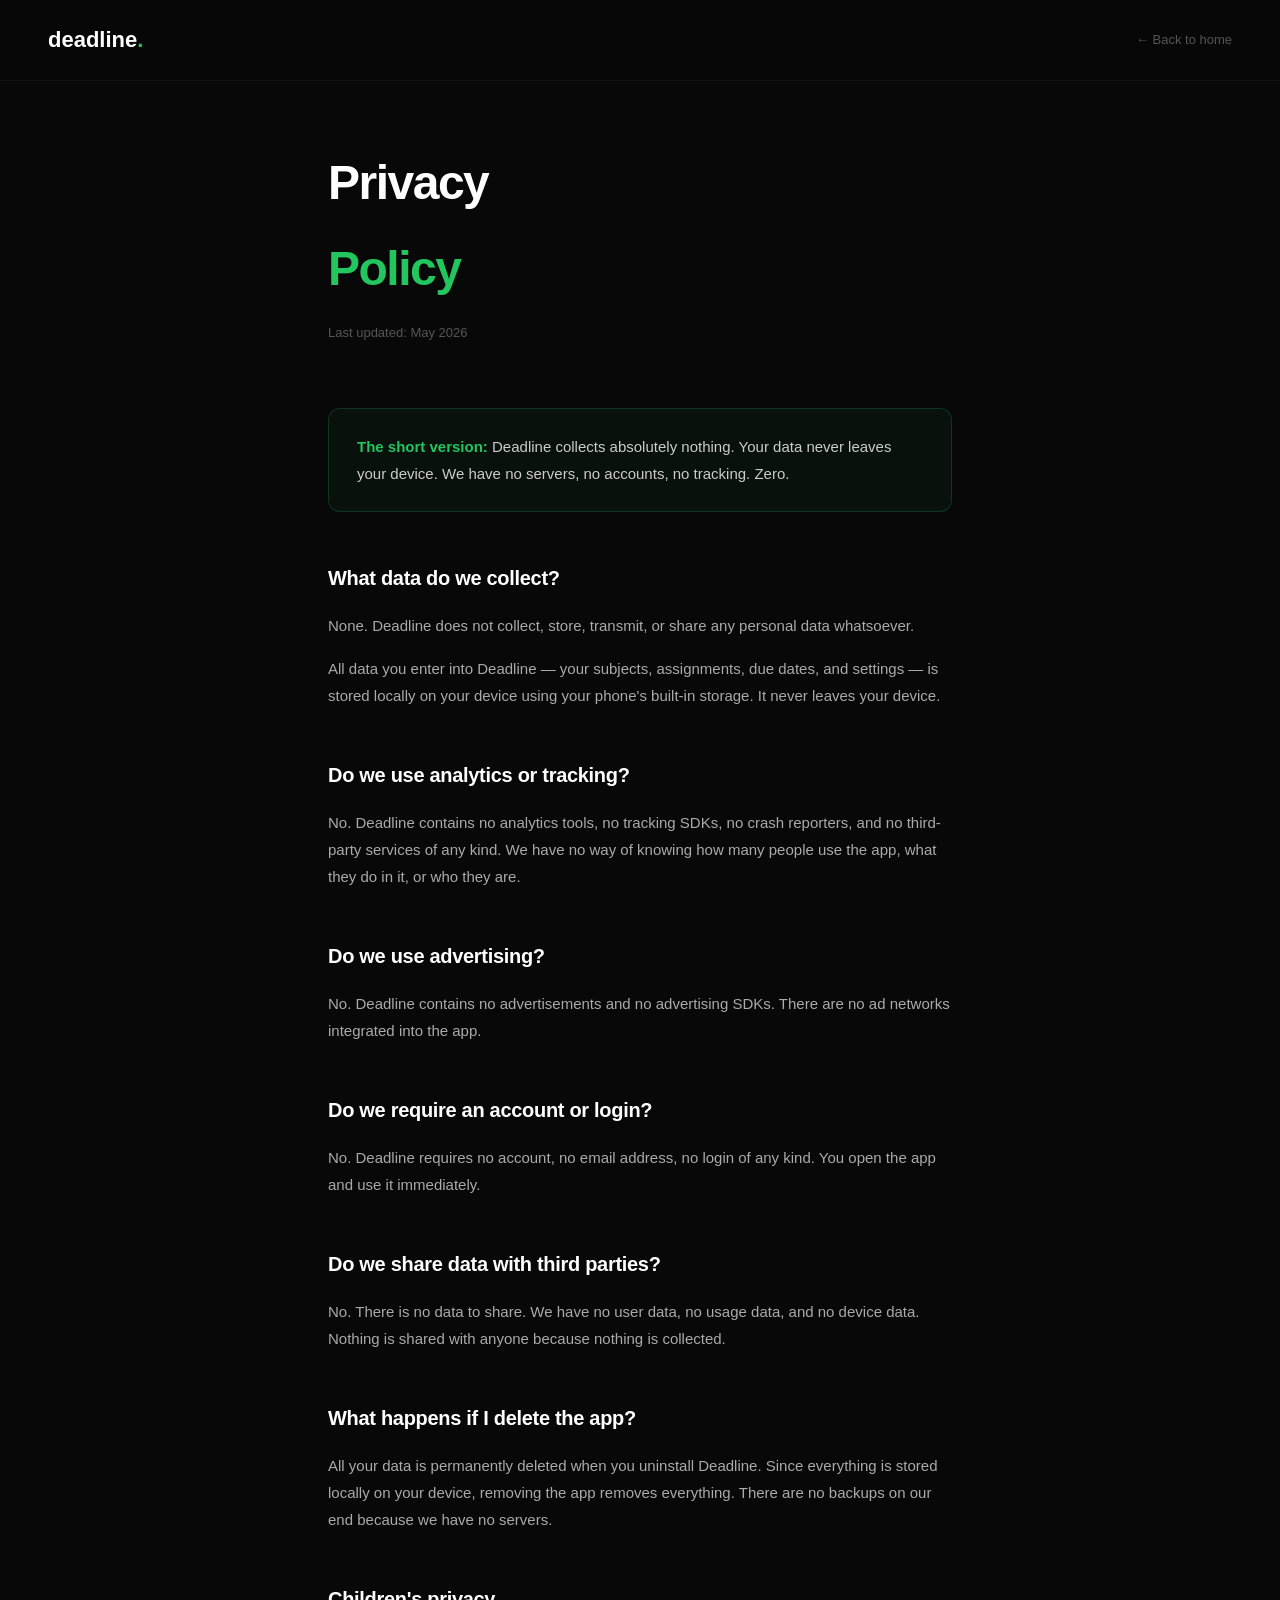
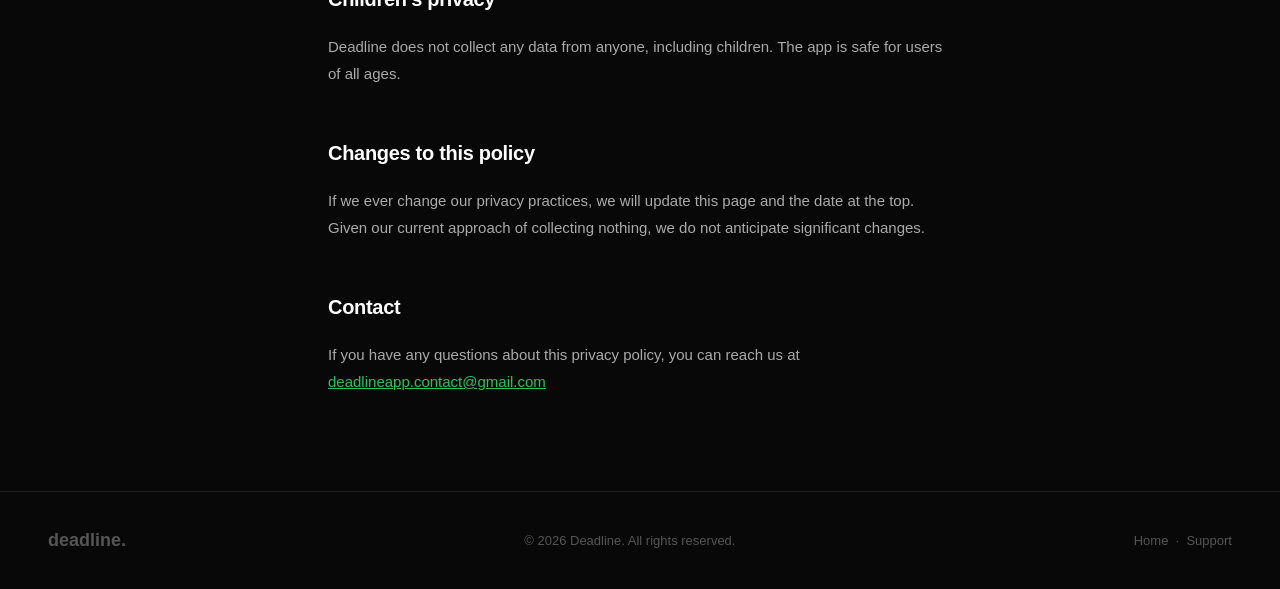
==== privacy.html @ 26094fc5 "add privacy policy and update contact email" ====
<!DOCTYPE html>
<html lang="en">
<head>
<meta charset="UTF-8">
<meta name="viewport" content="width=device-width, initial-scale=1.0">
<title>Privacy Policy — Deadline.</title>
<link href="https://api.fontshare.com/v2/css?f[]=satoshi@300,400,500,700&display=swap" rel="stylesheet">
<style>
  :root {
    --black: #080808;
    --dark: #111111;
    --border: #1e1e1e;
    --white: #ffffff;
    --muted: #555555;
    --green: #22c55e;
  }

  * { margin: 0; padding: 0; box-sizing: border-box; }

  body {
    background: var(--black);
    color: var(--white);
    font-family: 'Satoshi', sans-serif;
    font-weight: 300;
    line-height: 1.8;
  }

  nav {
    position: fixed;
    top: 0; left: 0; right: 0;
    z-index: 100;
    padding: 20px 48px;
    display: flex;
    justify-content: space-between;
    align-items: center;
    border-bottom: 1px solid rgba(255,255,255,0.04);
    backdrop-filter: blur(20px);
    background: rgba(8,8,8,0.8);
  }

  .nav-logo {
    font-family: 'Satoshi', sans-serif;
    font-size: 22px;
    font-weight: 700;
    color: var(--white);
    text-decoration: none;
  }

  .nav-logo span { color: var(--green); }

  .back-link {
    font-size: 13px;
    color: var(--muted);
    text-decoration: none;
    transition: color 0.2s;
  }

  .back-link:hover { color: var(--white); }

  .container {
    max-width: 720px;
    margin: 0 auto;
    padding: 140px 48px 80px;
  }

  .page-title {
    font-size: 48px;
    font-weight: 700;
    letter-spacing: -1.5px;
    margin-bottom: 8px;
  }

  .page-title span { color: var(--green); }

  .last-updated {
    font-size: 13px;
    color: var(--muted);
    margin-bottom: 64px;
  }

  h2 {
    font-size: 20px;
    font-weight: 600;
    margin-top: 48px;
    margin-bottom: 16px;
    letter-spacing: -0.3px;
  }

  p {
    font-size: 15px;
    color: #aaaaaa;
    margin-bottom: 16px;
  }

  .highlight-box {
    border: 1px solid rgba(34,197,94,0.2);
    background: rgba(34,197,94,0.05);
    border-radius: 12px;
    padding: 24px 28px;
    margin: 32px 0;
  }

  .highlight-box p {
    color: #cccccc;
    margin: 0;
    font-size: 15px;
  }

  .highlight-box strong {
    color: var(--green);
  }

  footer {
    border-top: 1px solid var(--border);
    padding: 32px 48px;
    display: flex;
    justify-content: space-between;
    align-items: center;
    color: var(--muted);
    font-size: 13px;
    max-width: 100%;
  }

  footer a {
    color: inherit;
    text-decoration: none;
  }

  footer a:hover { color: var(--white); }

  @media (max-width: 768px) {
    nav { padding: 16px 24px; }
    .container { padding: 120px 24px 60px; }
    .page-title { font-size: 36px; }
    footer { flex-direction: column; gap: 12px; text-align: center; padding: 24px; }
  }
</style>
</head>
<body>

<nav>
  <a href="/" class="nav-logo">deadline<span>.</span></a>
  <a href="/" class="back-link">← Back to home</a>
</nav>

<div class="container">

  <h1 class="page-title">Privacy<br><span>Policy</span></h1>
  <div class="last-updated">Last updated: May 2026</div>

  <div class="highlight-box">
    <p><strong>The short version:</strong> Deadline collects absolutely nothing. Your data never leaves your device. We have no servers, no accounts, no tracking. Zero.</p>
  </div>

  <h2>What data do we collect?</h2>
  <p>None. Deadline does not collect, store, transmit, or share any personal data whatsoever.</p>
  <p>All data you enter into Deadline — your subjects, assignments, due dates, and settings — is stored locally on your device using your phone's built-in storage. It never leaves your device.</p>

  <h2>Do we use analytics or tracking?</h2>
  <p>No. Deadline contains no analytics tools, no tracking SDKs, no crash reporters, and no third-party services of any kind. We have no way of knowing how many people use the app, what they do in it, or who they are.</p>

  <h2>Do we use advertising?</h2>
  <p>No. Deadline contains no advertisements and no advertising SDKs. There are no ad networks integrated into the app.</p>

  <h2>Do we require an account or login?</h2>
  <p>No. Deadline requires no account, no email address, no login of any kind. You open the app and use it immediately.</p>

  <h2>Do we share data with third parties?</h2>
  <p>No. There is no data to share. We have no user data, no usage data, and no device data. Nothing is shared with anyone because nothing is collected.</p>

  <h2>What happens if I delete the app?</h2>
  <p>All your data is permanently deleted when you uninstall Deadline. Since everything is stored locally on your device, removing the app removes everything. There are no backups on our end because we have no servers.</p>

  <h2>Children's privacy</h2>
  <p>Deadline does not collect any data from anyone, including children. The app is safe for users of all ages.</p>

  <h2>Changes to this policy</h2>
  <p>If we ever change our privacy practices, we will update this page and the date at the top. Given our current approach of collecting nothing, we do not anticipate significant changes.</p>

  <h2>Contact</h2>
  <p>If you have any questions about this privacy policy, you can reach us at <a href="mailto:deadlineapp.contact@gmail.com" style="color: #22c55e;">deadlineapp.contact@gmail.com</a></p>

</div>

<footer>
  <div style="font-weight: 700; font-size: 18px;">deadline.</div>
  <div>© 2026 Deadline. All rights reserved.</div>
  <div>
    <a href="/">Home</a>
    &nbsp;·&nbsp;
    <a href="mailto:deadlineapp.contact@gmail.com">Support</a>
  </div>
</footer>

</body>
</html>
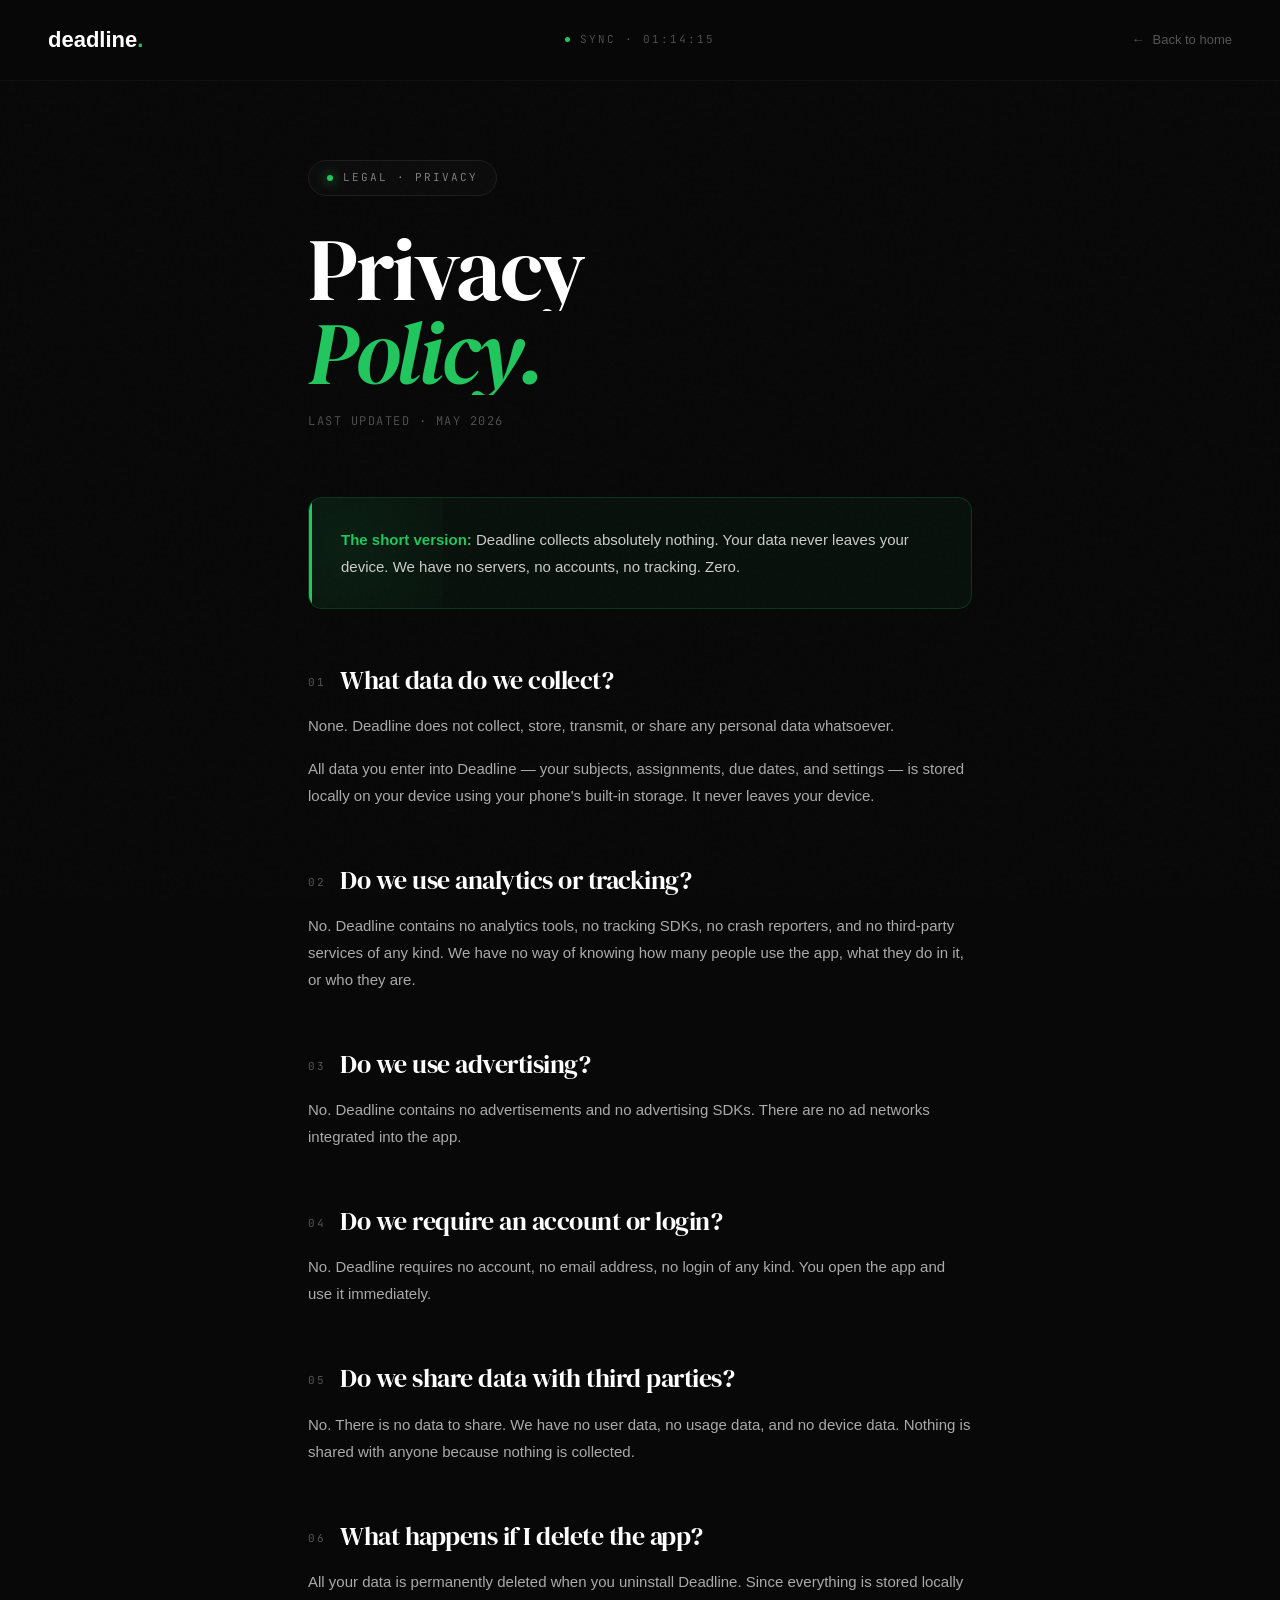
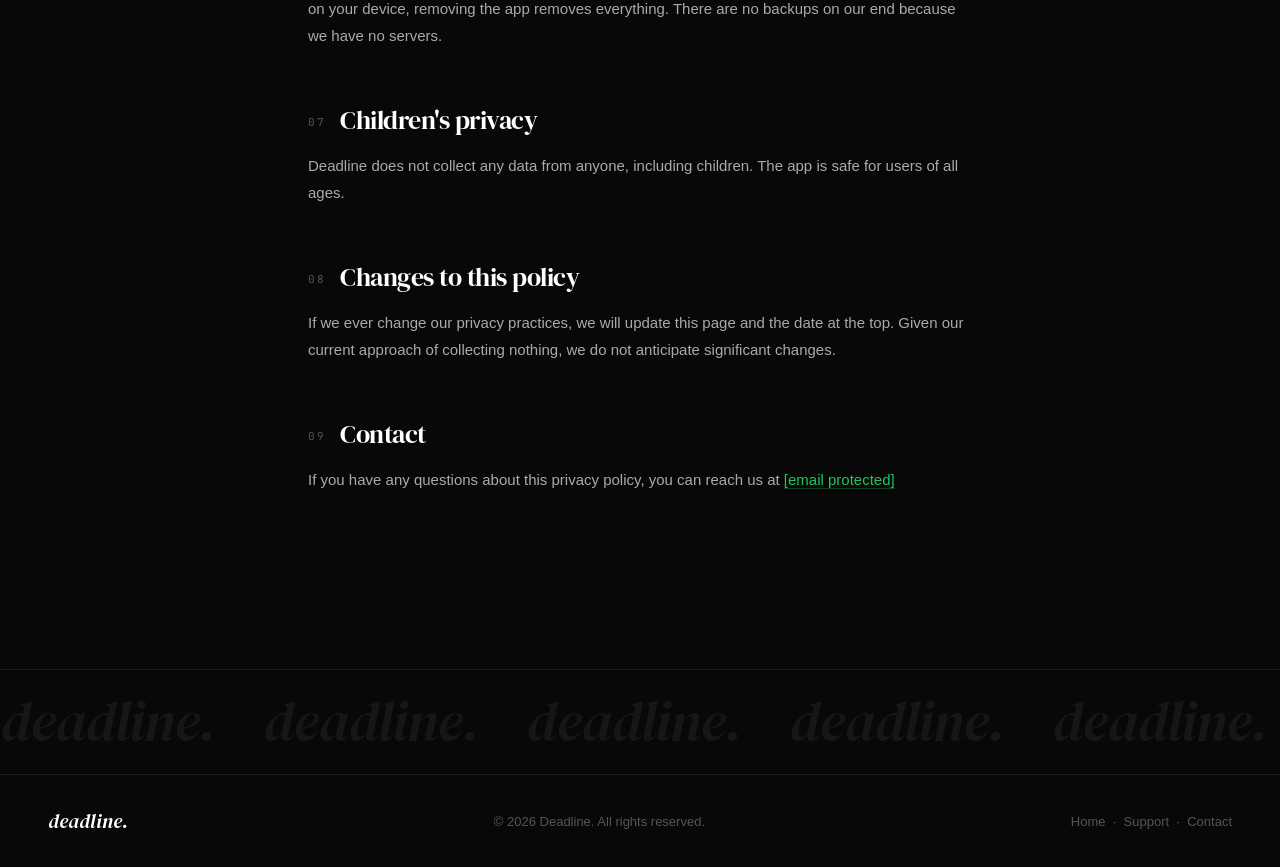
==== commit 2d7e4c25: "Website Design Overhaul" ====
--- a/privacy.html
+++ b/privacy.html
@@ -4,18 +4,28 @@
 <meta charset="UTF-8">
 <meta name="viewport" content="width=device-width, initial-scale=1.0">
 <title>Privacy Policy — Deadline.</title>
+<link rel="preconnect" href="https://api.fontshare.com" crossorigin>
 <link href="https://api.fontshare.com/v2/css?f[]=satoshi@300,400,500,700&display=swap" rel="stylesheet">
+<link href="https://fonts.googleapis.com/css2?family=DM+Serif+Display:ital@0;1&family=JetBrains+Mono:wght@400;500&display=swap" rel="stylesheet">
 <style>
   :root {
     --black: #080808;
     --dark: #111111;
+    --card: #141414;
     --border: #1e1e1e;
+    --border-2: #262626;
     --white: #ffffff;
     --muted: #555555;
+    --muted-2: #8a8a8a;
     --green: #22c55e;
+    --yellow: #eab308;
+    --orange: #f97316;
+    --red: #ef4444;
+    --mono: 'JetBrains Mono', ui-monospace, monospace;
   }
 
   * { margin: 0; padding: 0; box-sizing: border-box; }
+  html { scroll-behavior: smooth; }
 
   body {
     background: var(--black);
@@ -23,6 +33,27 @@
     font-family: 'Satoshi', sans-serif;
     font-weight: 300;
     line-height: 1.8;
+    overflow-x: hidden;
+  }
+
+  body::before {
+    content: '';
+    position: fixed;
+    inset: 0;
+    background-image: url("data:image/svg+xml,%3Csvg viewBox='0 0 256 256' xmlns='http://www.w3.org/2000/svg'%3E%3Cfilter id='noise'%3E%3CfeTurbulence type='fractalNoise' baseFrequency='0.9' numOctaves='4' stitchTiles='stitch'/%3E%3C/filter%3E%3Crect width='100%25' height='100%25' filter='url(%23noise)' opacity='0.03'/%3E%3C/svg%3E");
+    pointer-events: none;
+    z-index: 0;
+    opacity: 0.4;
+  }
+
+  .scroll-progress {
+    position: fixed;
+    top: 0; left: 0;
+    height: 2px;
+    width: 0%;
+    background: linear-gradient(90deg, var(--green), var(--yellow) 40%, var(--orange) 75%, var(--red));
+    z-index: 200;
+    transition: width 0.08s linear;
   }
 
   nav {
@@ -44,46 +75,177 @@
     font-weight: 700;
     color: var(--white);
     text-decoration: none;
-  }
-
-  .nav-logo span { color: var(--green); }
+    display: inline-flex;
+    align-items: baseline;
+  }
+  .nav-logo span { color: var(--green); display: inline-block; transition: transform .3s ease; }
+  .nav-logo:hover span { transform: translateY(-3px) scale(1.5); }
+
+  .nav-time {
+    position: absolute;
+    left: 50%;
+    top: 50%;
+    transform: translate(-50%, -50%);
+    font-family: var(--mono);
+    font-size: 11px;
+    letter-spacing: 2px;
+    color: var(--muted);
+    text-transform: uppercase;
+    display: flex;
+    gap: 10px;
+    align-items: center;
+  }
+  .nav-time .dot {
+    width: 5px; height: 5px;
+    border-radius: 50%;
+    background: var(--green);
+    animation: pulse-dot 2s ease-in-out infinite;
+  }
 
   .back-link {
     font-size: 13px;
     color: var(--muted);
     text-decoration: none;
     transition: color 0.2s;
-  }
-
+    display: inline-flex; align-items: center; gap: 8px;
+  }
   .back-link:hover { color: var(--white); }
+  .back-link .arrow { transition: transform .25s; }
+  .back-link:hover .arrow { transform: translateX(-4px); }
+
+  @keyframes pulse-dot {
+    0%,100% { opacity: 1; transform: scale(1); }
+    50% { opacity: 0.4; transform: scale(1.3); }
+  }
 
   .container {
-    max-width: 720px;
+    max-width: 760px;
     margin: 0 auto;
-    padding: 140px 48px 80px;
+    padding: 160px 48px 80px;
+    position: relative;
+    z-index: 1;
+  }
+
+  .page-eyebrow {
+    display: inline-flex;
+    align-items: center;
+    gap: 10px;
+    padding: 7px 18px;
+    border: 1px solid var(--border);
+    border-radius: 100px;
+    font-size: 11px;
+    color: var(--muted-2);
+    letter-spacing: 2px;
+    text-transform: uppercase;
+    margin-bottom: 32px;
+    background: rgba(20,20,20,0.4);
+    font-family: var(--mono);
+    animation: fadeUp 0.8s ease both;
+  }
+  .page-eyebrow-dot {
+    width: 6px; height: 6px;
+    border-radius: 50%;
+    background: var(--green);
+    animation: pulse-dot 2s ease-in-out infinite;
+    box-shadow: 0 0 12px var(--green);
   }
 
   .page-title {
-    font-size: 48px;
-    font-weight: 700;
-    letter-spacing: -1.5px;
-    margin-bottom: 8px;
-  }
-
-  .page-title span { color: var(--green); }
+    font-family: 'DM Serif Display', serif;
+    font-size: clamp(48px, 8vw, 88px);
+    font-weight: 400;
+    letter-spacing: -2.5px;
+    line-height: 0.95;
+    margin-bottom: 16px;
+  }
+  .page-title .line {
+    display: block;
+    overflow: hidden;
+  }
+  .page-title .line > span {
+    display: inline-block;
+    transform: translateY(110%);
+    animation: rise 0.9s cubic-bezier(.2,.7,.2,1) forwards;
+  }
+  .page-title .line:nth-child(1) > span { animation-delay: 0.10s; }
+  .page-title .line:nth-child(2) > span { animation-delay: 0.22s; }
+  .page-title em {
+    font-style: italic;
+    color: var(--green);
+  }
+
+  @keyframes rise {
+    from { transform: translateY(110%); }
+    to { transform: translateY(0); }
+  }
 
   .last-updated {
-    font-size: 13px;
+    font-size: 12px;
     color: var(--muted);
     margin-bottom: 64px;
-  }
+    font-family: var(--mono);
+    letter-spacing: 1.5px;
+    text-transform: uppercase;
+    animation: fadeUp 0.8s 0.4s ease both;
+  }
+
+  .highlight-box {
+    border: 1px solid rgba(34,197,94,0.2);
+    background: rgba(34,197,94,0.05);
+    border-radius: 14px;
+    padding: 28px 32px;
+    margin: 0 0 56px;
+    position: relative;
+    overflow: hidden;
+    animation: fadeUp 0.8s 0.5s ease both;
+  }
+  .highlight-box::before {
+    content: '';
+    position: absolute;
+    top: 0; left: 0;
+    width: 3px; height: 100%;
+    background: var(--green);
+  }
+  .highlight-box::after {
+    content: '';
+    position: absolute;
+    top: -50%; left: -10%;
+    width: 200px; height: 200px;
+    background: radial-gradient(circle, rgba(34,197,94,0.08), transparent);
+    pointer-events: none;
+    animation: glow-drift 8s ease-in-out infinite;
+  }
+  @keyframes glow-drift {
+    0%, 100% { transform: translate(0, 0); }
+    50% { transform: translate(40px, 30px); }
+  }
+  .highlight-box p {
+    color: #cccccc;
+    margin: 0;
+    font-size: 15px;
+    position: relative; z-index: 1;
+  }
+  .highlight-box strong { color: var(--green); }
 
   h2 {
-    font-size: 20px;
-    font-weight: 600;
-    margin-top: 48px;
+    font-family: 'DM Serif Display', serif;
+    font-size: 26px;
+    font-weight: 400;
+    margin-top: 56px;
     margin-bottom: 16px;
-    letter-spacing: -0.3px;
+    letter-spacing: -0.5px;
+    line-height: 1.2;
+  }
+  h2 .num {
+    display: inline-block;
+    font-family: var(--mono);
+    font-size: 11px;
+    letter-spacing: 2px;
+    color: var(--muted);
+    margin-right: 14px;
+    vertical-align: middle;
+    text-transform: uppercase;
+    font-style: normal;
   }
 
   p {
@@ -91,106 +253,198 @@
     color: #aaaaaa;
     margin-bottom: 16px;
   }
-
-  .highlight-box {
-    border: 1px solid rgba(34,197,94,0.2);
-    background: rgba(34,197,94,0.05);
-    border-radius: 12px;
-    padding: 24px 28px;
-    margin: 32px 0;
-  }
-
-  .highlight-box p {
-    color: #cccccc;
-    margin: 0;
-    font-size: 15px;
-  }
-
-  .highlight-box strong {
-    color: var(--green);
-  }
-
+  p a { color: var(--green); text-decoration: none; border-bottom: 1px solid rgba(34,197,94,0.3); transition: border .2s; }
+  p a:hover { border-bottom-color: var(--green); }
+
+  .section-block {
+    opacity: 0;
+    transform: translateY(20px);
+    transition: opacity .8s, transform .8s;
+  }
+  .section-block.in-view { opacity: 1; transform: translateY(0); }
+
+  /* Footer */
   footer {
+    position: relative;
+    z-index: 1;
     border-top: 1px solid var(--border);
-    padding: 32px 48px;
+    margin-top: 80px;
+  }
+  .footer-marquee {
+    overflow: hidden;
+    padding: 24px 0;
+    border-bottom: 1px solid var(--border);
+  }
+  .marquee {
+    display: flex;
+    gap: 48px;
+    width: max-content;
+    animation: marquee-scroll 60s linear infinite;
+    font-family: 'DM Serif Display', serif;
+    font-style: italic;
+    font-size: clamp(32px, 5vw, 56px);
+    letter-spacing: -1px;
+    color: rgba(255,255,255,0.06);
+    line-height: 1;
+  }
+  @keyframes marquee-scroll {
+    from { transform: translateX(0); }
+    to { transform: translateX(-50%); }
+  }
+
+  .footer-bottom {
+    padding: 28px 48px;
     display: flex;
     justify-content: space-between;
     align-items: center;
     color: var(--muted);
     font-size: 13px;
-    max-width: 100%;
-  }
-
-  footer a {
-    color: inherit;
-    text-decoration: none;
-  }
-
-  footer a:hover { color: var(--white); }
+    flex-wrap: wrap;
+    gap: 16px;
+  }
+  .footer-logo { font-family: 'DM Serif Display', serif; font-size: 20px; color: var(--white); font-style: italic; }
+  .footer-bottom a { color: inherit; text-decoration: none; transition: color .2s; }
+  .footer-bottom a:hover { color: var(--white); }
+
+  @keyframes fadeUp {
+    from { opacity: 0; transform: translateY(20px); }
+    to { opacity: 1; transform: translateY(0); }
+  }
 
   @media (max-width: 768px) {
     nav { padding: 16px 24px; }
-    .container { padding: 120px 24px 60px; }
-    .page-title { font-size: 36px; }
-    footer { flex-direction: column; gap: 12px; text-align: center; padding: 24px; }
+    .nav-time { display: none; }
+    .container { padding: 130px 24px 60px; }
+    .footer-bottom { flex-direction: column; gap: 12px; text-align: center; padding: 24px; }
+  }
+  @media (prefers-reduced-motion: reduce) {
+    *, *::before, *::after { animation-duration: 0.01ms !important; animation-iteration-count: 1 !important; transition-duration: 0.01ms !important; }
   }
 </style>
 </head>
 <body>
 
+<div class="scroll-progress" id="scrollProgress"></div>
+
 <nav>
-  <a href="/" class="nav-logo">deadline<span>.</span></a>
-  <a href="/" class="back-link">← Back to home</a>
+  <a href="index.html" class="nav-logo">deadline<span>.</span></a>
+  <div class="nav-time" id="navTime"><span class="dot"></span><span id="navTimeText">SYNC · 00:00:00</span></div>
+  <a href="index.html" class="back-link"><span class="arrow">←</span> Back to home</a>
 </nav>
 
 <div class="container">
 
-  <h1 class="page-title">Privacy<br><span>Policy</span></h1>
-  <div class="last-updated">Last updated: May 2026</div>
+  <div class="page-eyebrow">
+    <div class="page-eyebrow-dot"></div>
+    Legal · Privacy
+  </div>
+
+  <h1 class="page-title">
+    <span class="line"><span>Privacy</span></span>
+    <span class="line"><span><em>Policy.</em></span></span>
+  </h1>
+  <div class="last-updated">Last updated · May 2026</div>
 
   <div class="highlight-box">
     <p><strong>The short version:</strong> Deadline collects absolutely nothing. Your data never leaves your device. We have no servers, no accounts, no tracking. Zero.</p>
   </div>
 
-  <h2>What data do we collect?</h2>
-  <p>None. Deadline does not collect, store, transmit, or share any personal data whatsoever.</p>
-  <p>All data you enter into Deadline — your subjects, assignments, due dates, and settings — is stored locally on your device using your phone's built-in storage. It never leaves your device.</p>
-
-  <h2>Do we use analytics or tracking?</h2>
-  <p>No. Deadline contains no analytics tools, no tracking SDKs, no crash reporters, and no third-party services of any kind. We have no way of knowing how many people use the app, what they do in it, or who they are.</p>
-
-  <h2>Do we use advertising?</h2>
-  <p>No. Deadline contains no advertisements and no advertising SDKs. There are no ad networks integrated into the app.</p>
-
-  <h2>Do we require an account or login?</h2>
-  <p>No. Deadline requires no account, no email address, no login of any kind. You open the app and use it immediately.</p>
-
-  <h2>Do we share data with third parties?</h2>
-  <p>No. There is no data to share. We have no user data, no usage data, and no device data. Nothing is shared with anyone because nothing is collected.</p>
-
-  <h2>What happens if I delete the app?</h2>
-  <p>All your data is permanently deleted when you uninstall Deadline. Since everything is stored locally on your device, removing the app removes everything. There are no backups on our end because we have no servers.</p>
-
-  <h2>Children's privacy</h2>
-  <p>Deadline does not collect any data from anyone, including children. The app is safe for users of all ages.</p>
-
-  <h2>Changes to this policy</h2>
-  <p>If we ever change our privacy practices, we will update this page and the date at the top. Given our current approach of collecting nothing, we do not anticipate significant changes.</p>
-
-  <h2>Contact</h2>
-  <p>If you have any questions about this privacy policy, you can reach us at <a href="mailto:deadlineapp.contact@gmail.com" style="color: #22c55e;">deadlineapp.contact@gmail.com</a></p>
+  <div class="section-block">
+    <h2><span class="num">01</span>What data do we collect?</h2>
+    <p>None. Deadline does not collect, store, transmit, or share any personal data whatsoever.</p>
+    <p>All data you enter into Deadline — your subjects, assignments, due dates, and settings — is stored locally on your device using your phone's built-in storage. It never leaves your device.</p>
+  </div>
+
+  <div class="section-block">
+    <h2><span class="num">02</span>Do we use analytics or tracking?</h2>
+    <p>No. Deadline contains no analytics tools, no tracking SDKs, no crash reporters, and no third-party services of any kind. We have no way of knowing how many people use the app, what they do in it, or who they are.</p>
+  </div>
+
+  <div class="section-block">
+    <h2><span class="num">03</span>Do we use advertising?</h2>
+    <p>No. Deadline contains no advertisements and no advertising SDKs. There are no ad networks integrated into the app.</p>
+  </div>
+
+  <div class="section-block">
+    <h2><span class="num">04</span>Do we require an account or login?</h2>
+    <p>No. Deadline requires no account, no email address, no login of any kind. You open the app and use it immediately.</p>
+  </div>
+
+  <div class="section-block">
+    <h2><span class="num">05</span>Do we share data with third parties?</h2>
+    <p>No. There is no data to share. We have no user data, no usage data, and no device data. Nothing is shared with anyone because nothing is collected.</p>
+  </div>
+
+  <div class="section-block">
+    <h2><span class="num">06</span>What happens if I delete the app?</h2>
+    <p>All your data is permanently deleted when you uninstall Deadline. Since everything is stored locally on your device, removing the app removes everything. There are no backups on our end because we have no servers.</p>
+  </div>
+
+  <div class="section-block">
+    <h2><span class="num">07</span>Children's privacy</h2>
+    <p>Deadline does not collect any data from anyone, including children. The app is safe for users of all ages.</p>
+  </div>
+
+  <div class="section-block">
+    <h2><span class="num">08</span>Changes to this policy</h2>
+    <p>If we ever change our privacy practices, we will update this page and the date at the top. Given our current approach of collecting nothing, we do not anticipate significant changes.</p>
+  </div>
+
+  <div class="section-block">
+    <h2><span class="num">09</span>Contact</h2>
+    <p>If you have any questions about this privacy policy, you can reach us at <a href="/cdn-cgi/l/email-protection#2a4e4f4b4e4643444f4b5a5a044945445e4b495e6a4d474b434604494547"><span class="__cf_email__" data-cfemail="96f2f3f7f2fafff8f3f7e6e6b8f5f9f8e2f7f5e2d6f1fbf7fffab8f5f9fb">[email&#160;protected]</span></a></p>
+  </div>
 
 </div>
 
 <footer>
-  <div style="font-weight: 700; font-size: 18px;">deadline.</div>
-  <div>© 2026 Deadline. All rights reserved.</div>
-  <div>
-    <a href="/">Home</a>
-    &nbsp;·&nbsp;
-    <a href="mailto:deadlineapp.contact@gmail.com">Support</a>
+  <div class="footer-marquee" aria-hidden="true">
+    <div class="marquee">
+      <span>deadline.</span><span>deadline.</span><span>deadline.</span><span>deadline.</span>
+      <span>deadline.</span><span>deadline.</span><span>deadline.</span><span>deadline.</span>
+    </div>
+  </div>
+  <div class="footer-bottom">
+    <div class="footer-logo">deadline.</div>
+    <div>© 2026 Deadline. All rights reserved.</div>
+    <div>
+      <a href="index.html">Home</a>
+      &nbsp;·&nbsp;
+      <a href="support.html">Support</a>
+      &nbsp;·&nbsp;
+      <a href="/cdn-cgi/l/email-protection#36525357525a5f5853574646185559584257554276515b575f5a1855595b">Contact</a>
+    </div>
   </div>
 </footer>
+
+<script data-cfasync="false" src="/cdn-cgi/scripts/5c5dd728/cloudflare-static/email-decode.min.js"></script><script>
+  const progressEl = document.getElementById('scrollProgress');
+  function updateProgress() {
+    const h = document.documentElement;
+    const total = h.scrollHeight - h.clientHeight;
+    progressEl.style.width = (total > 0 ? (h.scrollTop / total) * 100 : 0) + '%';
+  }
+  window.addEventListener('scroll', updateProgress, { passive: true });
+  updateProgress();
+
+  function pad(n) { return String(n).padStart(2, '0'); }
+  function updateNavTime() {
+    const d = new Date();
+    document.getElementById('navTimeText').textContent =
+      'SYNC · ' + pad(d.getHours()) + ':' + pad(d.getMinutes()) + ':' + pad(d.getSeconds());
+  }
+  setInterval(updateNavTime, 1000); updateNavTime();
+
+  const io = new IntersectionObserver((entries) => {
+    entries.forEach(entry => {
+      if (entry.isIntersecting) {
+        entry.target.classList.add('in-view');
+        io.unobserve(entry.target);
+      }
+    });
+  }, { threshold: 0.15 });
+  document.querySelectorAll('.section-block').forEach(el => io.observe(el));
+</script>
 
 </body>
 </html>
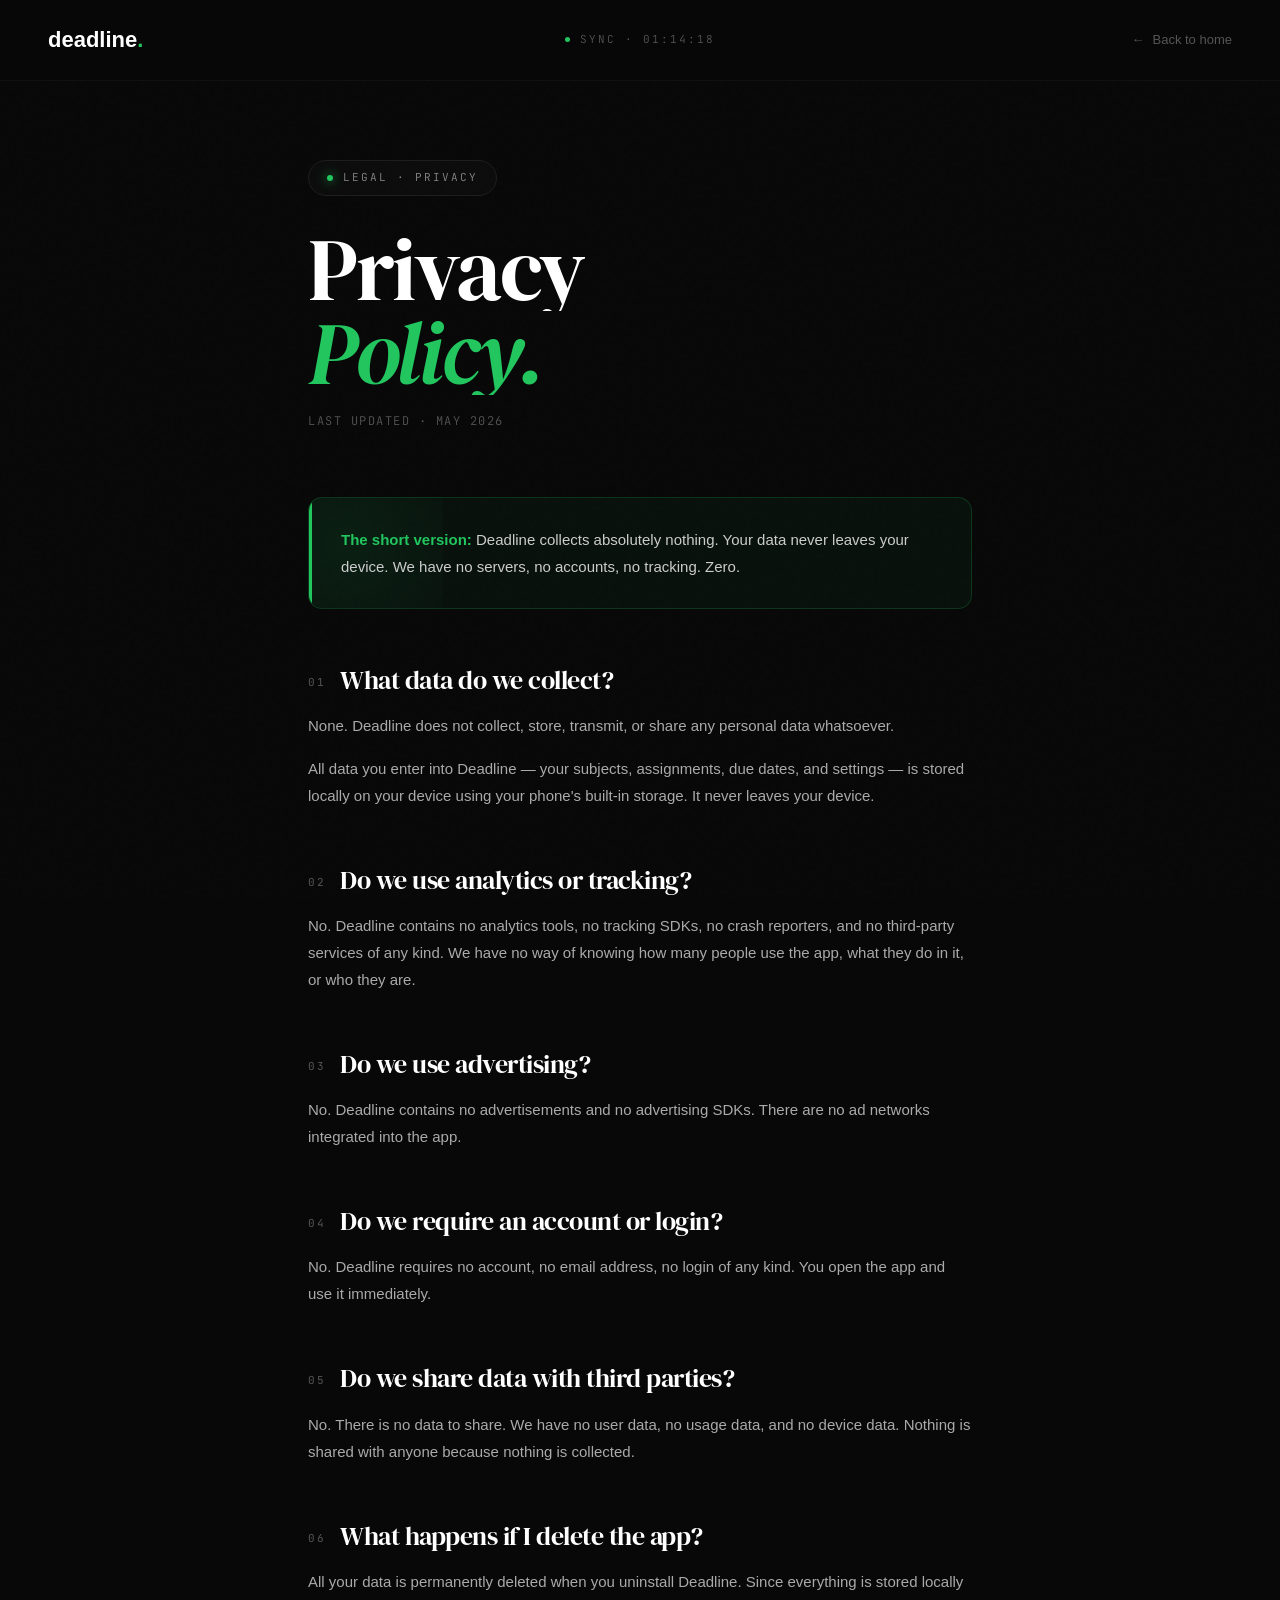
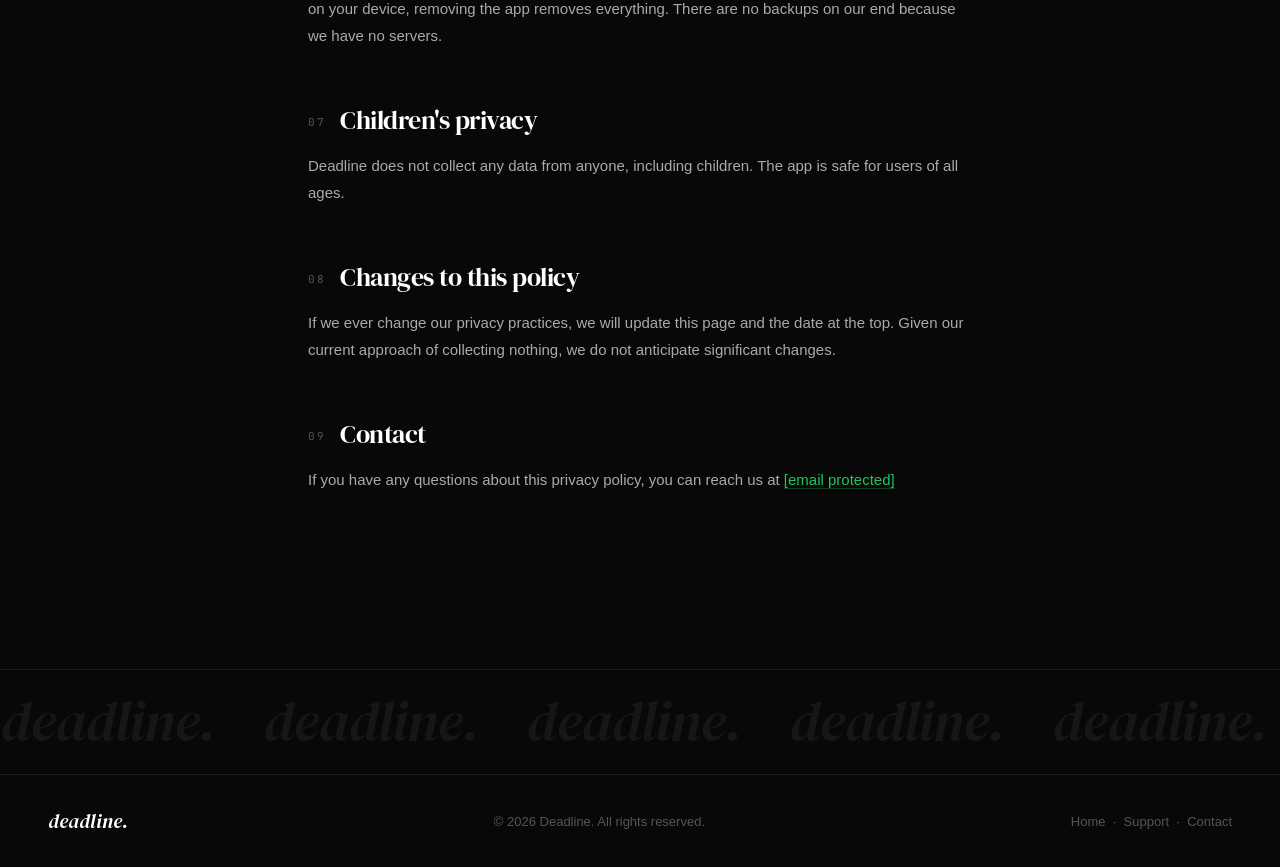
==== commit 19427eda: "feat: add Umami analytics to website" ====
--- a/privacy.html
+++ b/privacy.html
@@ -321,6 +321,7 @@
     *, *::before, *::after { animation-duration: 0.01ms !important; animation-iteration-count: 1 !important; transition-duration: 0.01ms !important; }
   }
 </style>
+<script defer src="https://cloud.umami.is/script.js" data-website-id="f7c7fc25-7401-4f5f-90be-51c1d1f1da90"></script>
 </head>
 <body>
 
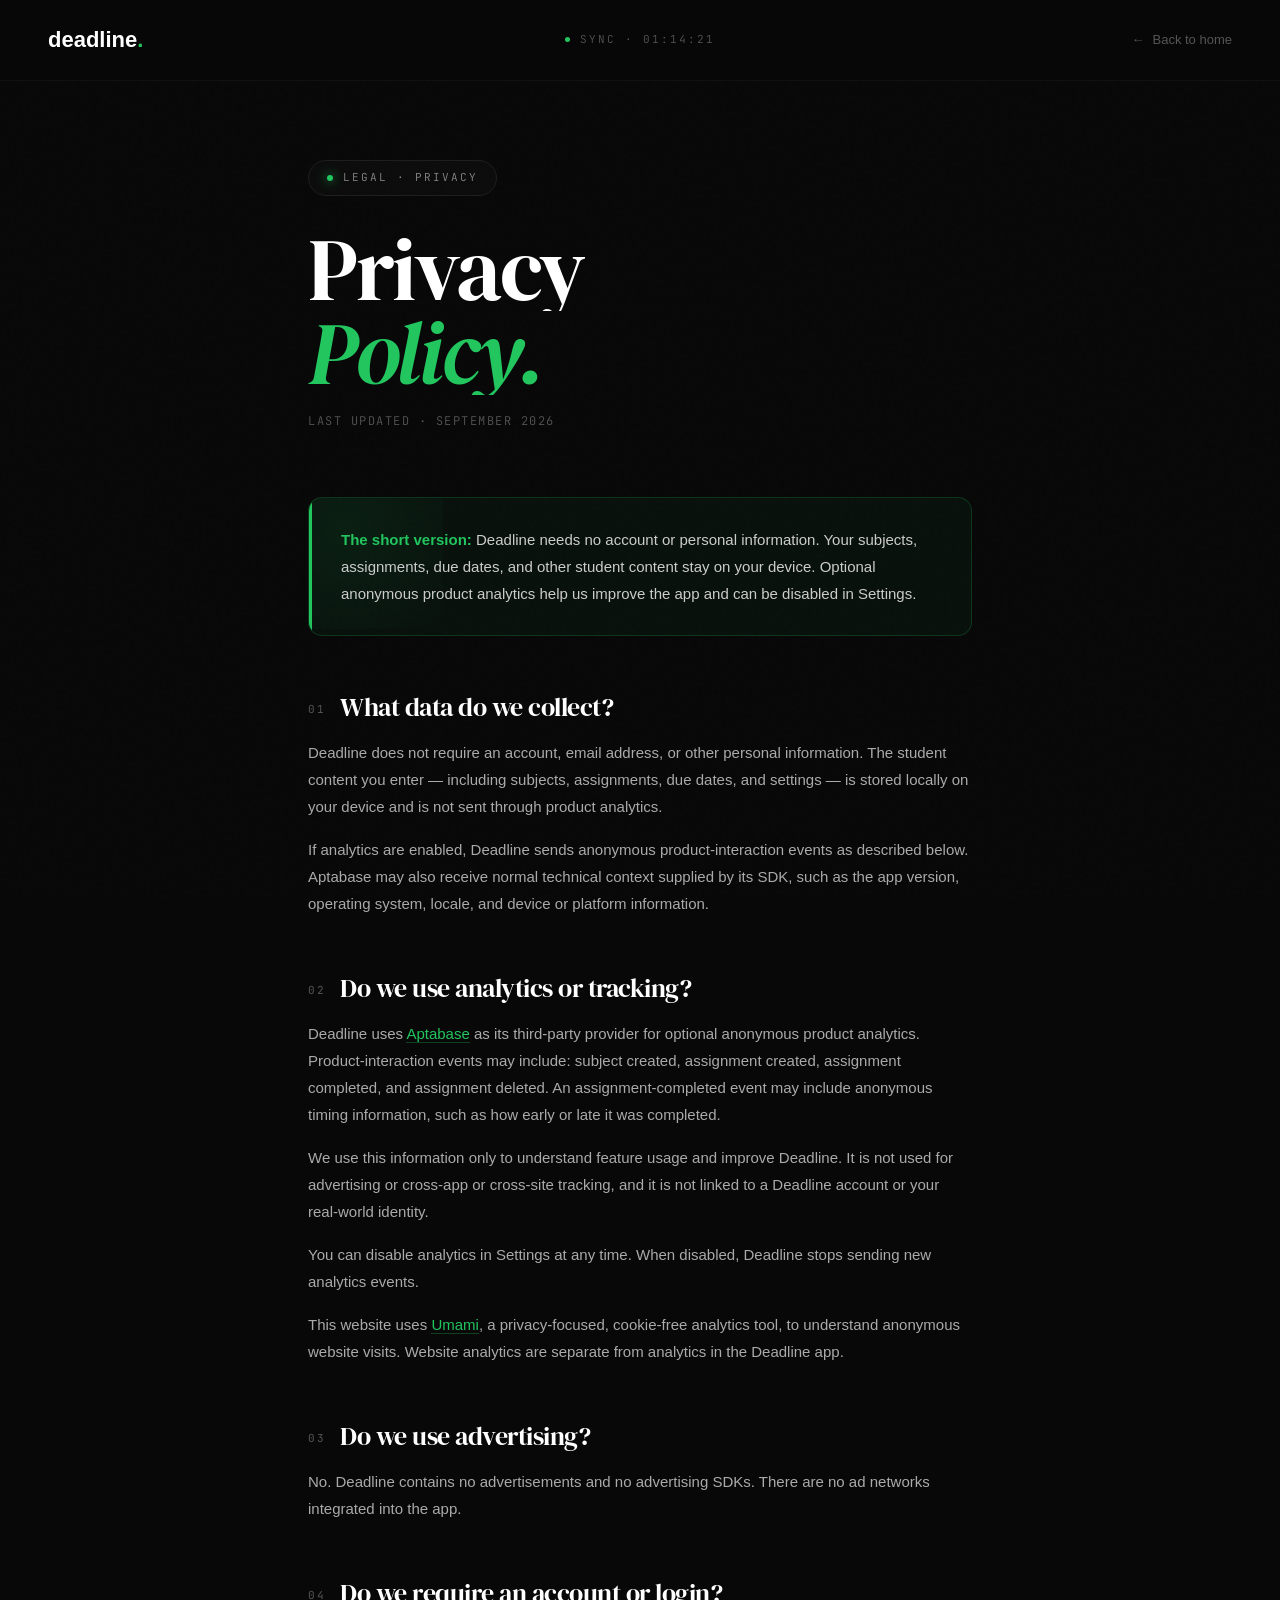
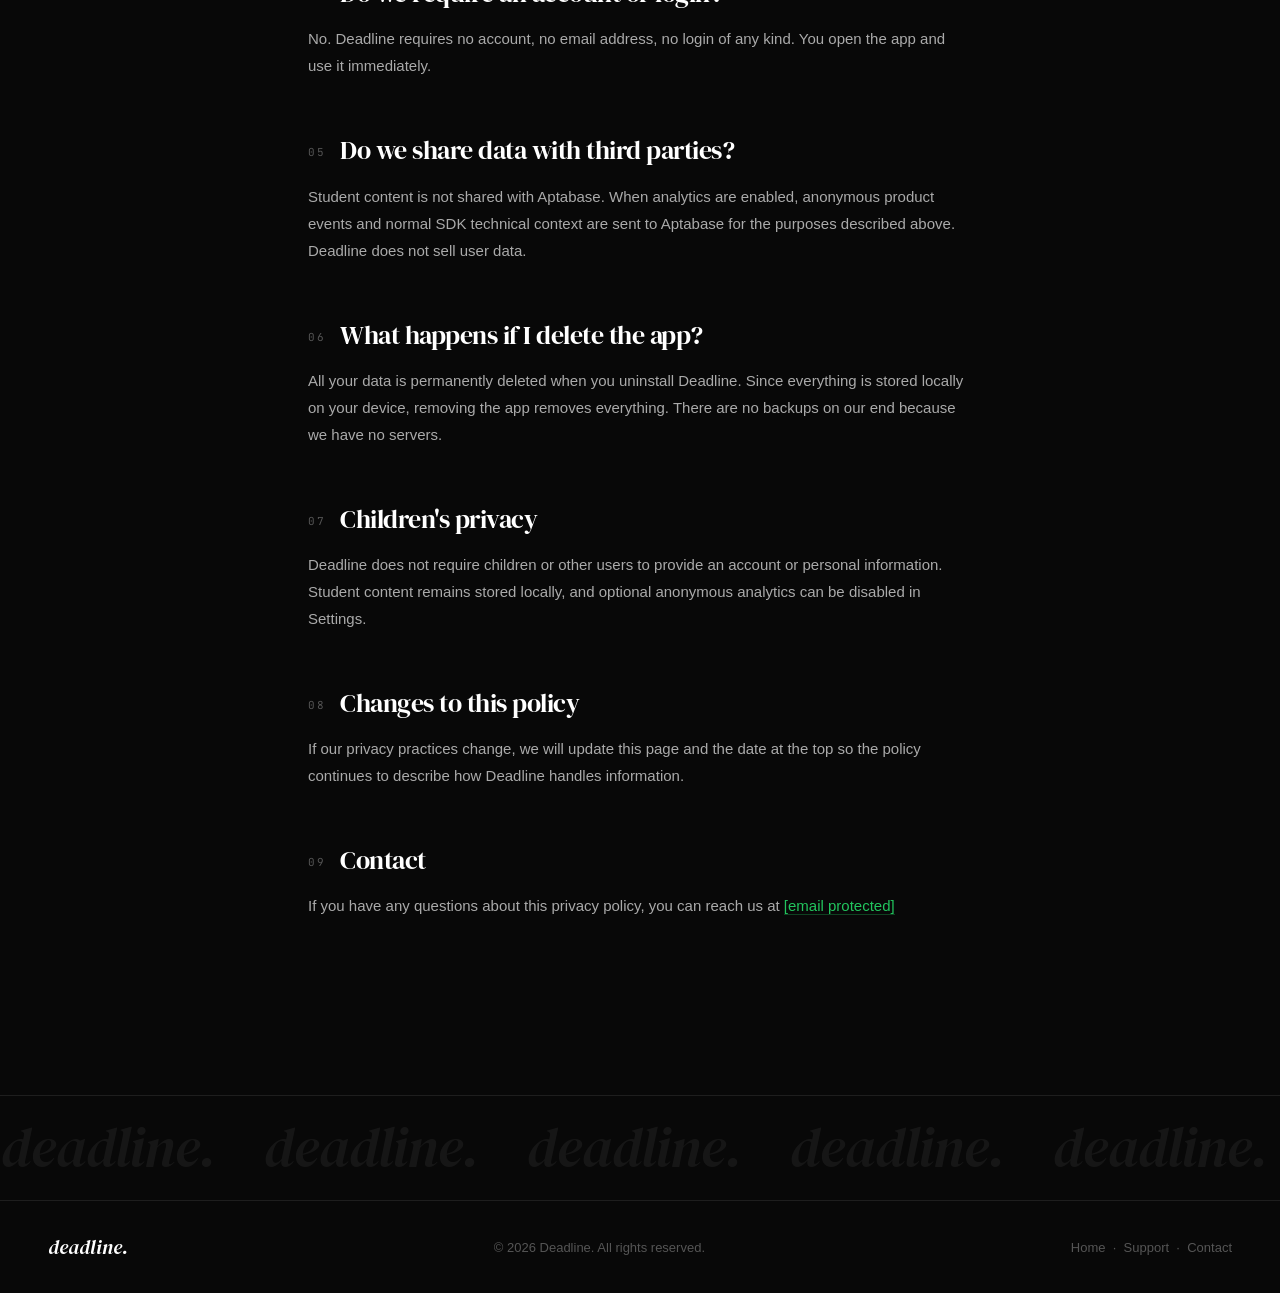
==== commit 55f22f0d: "Update website for Deadline 1.6.0" ====
--- a/privacy.html
+++ b/privacy.html
@@ -344,21 +344,24 @@
     <span class="line"><span>Privacy</span></span>
     <span class="line"><span><em>Policy.</em></span></span>
   </h1>
-  <div class="last-updated">Last updated · May 2026</div>
+  <div class="last-updated">Last updated · September 2026</div>
 
   <div class="highlight-box">
-    <p><strong>The short version:</strong> Deadline collects absolutely nothing. Your data never leaves your device. We have no servers, no accounts, no tracking. Zero.</p>
+    <p><strong>The short version:</strong> Deadline needs no account or personal information. Your subjects, assignments, due dates, and other student content stay on your device. Optional anonymous product analytics help us improve the app and can be disabled in Settings.</p>
   </div>
 
   <div class="section-block">
     <h2><span class="num">01</span>What data do we collect?</h2>
-    <p>None. Deadline does not collect, store, transmit, or share any personal data whatsoever.</p>
-    <p>All data you enter into Deadline — your subjects, assignments, due dates, and settings — is stored locally on your device using your phone's built-in storage. It never leaves your device.</p>
+    <p>Deadline does not require an account, email address, or other personal information. The student content you enter — including subjects, assignments, due dates, and settings — is stored locally on your device and is not sent through product analytics.</p>
+    <p>If analytics are enabled, Deadline sends anonymous product-interaction events as described below. Aptabase may also receive normal technical context supplied by its SDK, such as the app version, operating system, locale, and device or platform information.</p>
   </div>
 
   <div class="section-block">
     <h2><span class="num">02</span>Do we use analytics or tracking?</h2>
-    <p>No. Deadline contains no analytics tools, no tracking SDKs, no crash reporters, and no third-party services of any kind. We have no way of knowing how many people use the app, what they do in it, or who they are.</p>
+    <p>Deadline uses <a href="https://aptabase.com" target="_blank" rel="noopener noreferrer">Aptabase</a> as its third-party provider for optional anonymous product analytics. Product-interaction events may include: subject created, assignment created, assignment completed, and assignment deleted. An assignment-completed event may include anonymous timing information, such as how early or late it was completed.</p>
+    <p>We use this information only to understand feature usage and improve Deadline. It is not used for advertising or cross-app or cross-site tracking, and it is not linked to a Deadline account or your real-world identity.</p>
+    <p>You can disable analytics in Settings at any time. When disabled, Deadline stops sending new analytics events.</p>
+    <p>This website uses <a href="https://umami.is" target="_blank" rel="noopener noreferrer">Umami</a>, a privacy-focused, cookie-free analytics tool, to understand anonymous website visits. Website analytics are separate from analytics in the Deadline app.</p>
   </div>
 
   <div class="section-block">
@@ -373,7 +376,7 @@
 
   <div class="section-block">
     <h2><span class="num">05</span>Do we share data with third parties?</h2>
-    <p>No. There is no data to share. We have no user data, no usage data, and no device data. Nothing is shared with anyone because nothing is collected.</p>
+    <p>Student content is not shared with Aptabase. When analytics are enabled, anonymous product events and normal SDK technical context are sent to Aptabase for the purposes described above. Deadline does not sell user data.</p>
   </div>
 
   <div class="section-block">
@@ -383,12 +386,12 @@
 
   <div class="section-block">
     <h2><span class="num">07</span>Children's privacy</h2>
-    <p>Deadline does not collect any data from anyone, including children. The app is safe for users of all ages.</p>
+    <p>Deadline does not require children or other users to provide an account or personal information. Student content remains stored locally, and optional anonymous analytics can be disabled in Settings.</p>
   </div>
 
   <div class="section-block">
     <h2><span class="num">08</span>Changes to this policy</h2>
-    <p>If we ever change our privacy practices, we will update this page and the date at the top. Given our current approach of collecting nothing, we do not anticipate significant changes.</p>
+    <p>If our privacy practices change, we will update this page and the date at the top so the policy continues to describe how Deadline handles information.</p>
   </div>
 
   <div class="section-block">
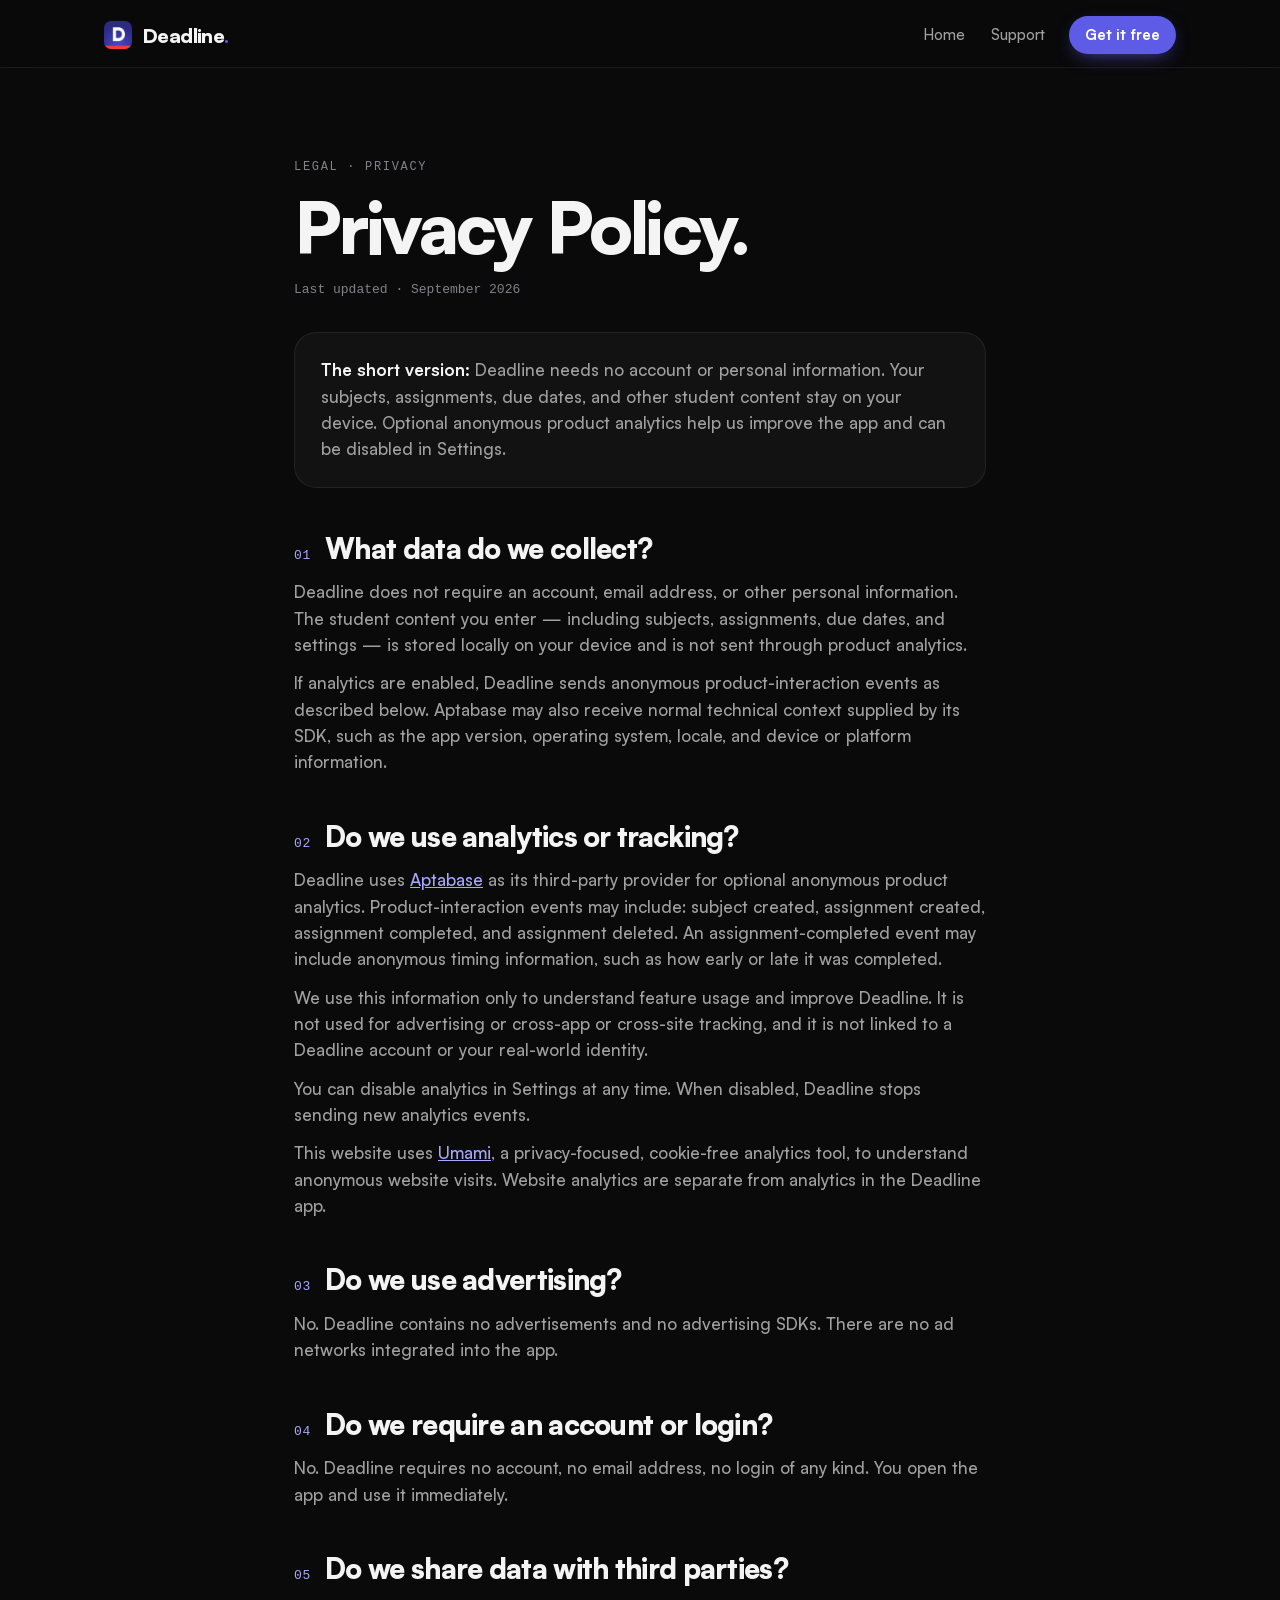
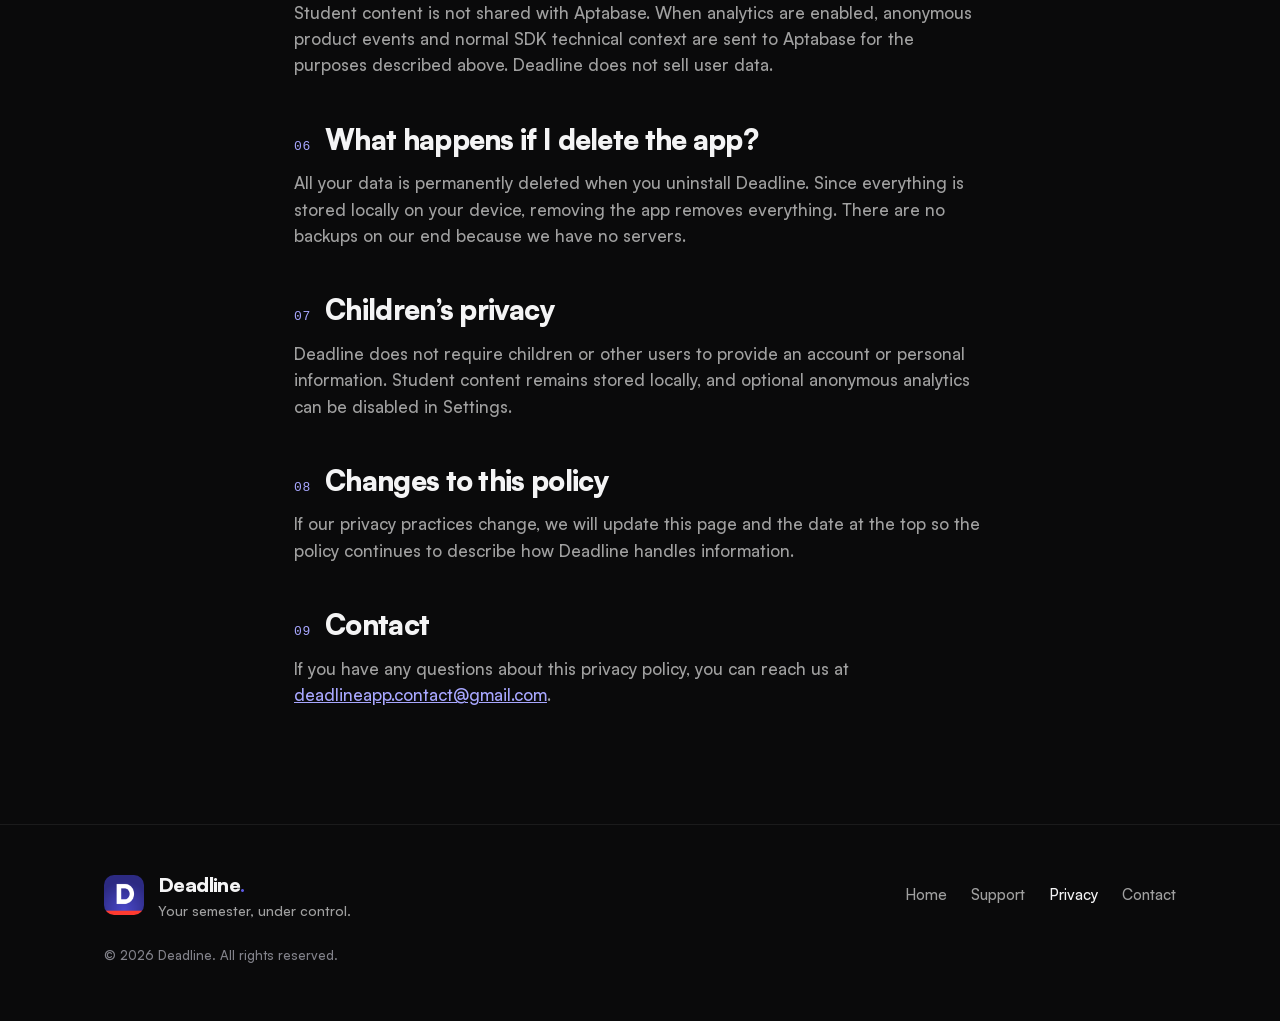
==== commit a6556aad: "feat: redesign Deadline marketing website New dark, product-led landing page built from the shipping" ====
--- a/privacy.html
+++ b/privacy.html
@@ -1,454 +1,98 @@
-<!DOCTYPE html>
+<!doctype html>
 <html lang="en">
 <head>
-<meta charset="UTF-8">
-<meta name="viewport" content="width=device-width, initial-scale=1.0">
-<title>Privacy Policy — Deadline.</title>
-<link rel="preconnect" href="https://api.fontshare.com" crossorigin>
-<link href="https://api.fontshare.com/v2/css?f[]=satoshi@300,400,500,700&display=swap" rel="stylesheet">
-<link href="https://fonts.googleapis.com/css2?family=DM+Serif+Display:ital@0;1&family=JetBrains+Mono:wght@400;500&display=swap" rel="stylesheet">
-<style>
-  :root {
-    --black: #080808;
-    --dark: #111111;
-    --card: #141414;
-    --border: #1e1e1e;
-    --border-2: #262626;
-    --white: #ffffff;
-    --muted: #555555;
-    --muted-2: #8a8a8a;
-    --green: #22c55e;
-    --yellow: #eab308;
-    --orange: #f97316;
-    --red: #ef4444;
-    --mono: 'JetBrains Mono', ui-monospace, monospace;
-  }
-
-  * { margin: 0; padding: 0; box-sizing: border-box; }
-  html { scroll-behavior: smooth; }
-
-  body {
-    background: var(--black);
-    color: var(--white);
-    font-family: 'Satoshi', sans-serif;
-    font-weight: 300;
-    line-height: 1.8;
-    overflow-x: hidden;
-  }
-
-  body::before {
-    content: '';
-    position: fixed;
-    inset: 0;
-    background-image: url("data:image/svg+xml,%3Csvg viewBox='0 0 256 256' xmlns='http://www.w3.org/2000/svg'%3E%3Cfilter id='noise'%3E%3CfeTurbulence type='fractalNoise' baseFrequency='0.9' numOctaves='4' stitchTiles='stitch'/%3E%3C/filter%3E%3Crect width='100%25' height='100%25' filter='url(%23noise)' opacity='0.03'/%3E%3C/svg%3E");
-    pointer-events: none;
-    z-index: 0;
-    opacity: 0.4;
-  }
-
-  .scroll-progress {
-    position: fixed;
-    top: 0; left: 0;
-    height: 2px;
-    width: 0%;
-    background: linear-gradient(90deg, var(--green), var(--yellow) 40%, var(--orange) 75%, var(--red));
-    z-index: 200;
-    transition: width 0.08s linear;
-  }
-
-  nav {
-    position: fixed;
-    top: 0; left: 0; right: 0;
-    z-index: 100;
-    padding: 20px 48px;
-    display: flex;
-    justify-content: space-between;
-    align-items: center;
-    border-bottom: 1px solid rgba(255,255,255,0.04);
-    backdrop-filter: blur(20px);
-    background: rgba(8,8,8,0.8);
-  }
-
-  .nav-logo {
-    font-family: 'Satoshi', sans-serif;
-    font-size: 22px;
-    font-weight: 700;
-    color: var(--white);
-    text-decoration: none;
-    display: inline-flex;
-    align-items: baseline;
-  }
-  .nav-logo span { color: var(--green); display: inline-block; transition: transform .3s ease; }
-  .nav-logo:hover span { transform: translateY(-3px) scale(1.5); }
-
-  .nav-time {
-    position: absolute;
-    left: 50%;
-    top: 50%;
-    transform: translate(-50%, -50%);
-    font-family: var(--mono);
-    font-size: 11px;
-    letter-spacing: 2px;
-    color: var(--muted);
-    text-transform: uppercase;
-    display: flex;
-    gap: 10px;
-    align-items: center;
-  }
-  .nav-time .dot {
-    width: 5px; height: 5px;
-    border-radius: 50%;
-    background: var(--green);
-    animation: pulse-dot 2s ease-in-out infinite;
-  }
-
-  .back-link {
-    font-size: 13px;
-    color: var(--muted);
-    text-decoration: none;
-    transition: color 0.2s;
-    display: inline-flex; align-items: center; gap: 8px;
-  }
-  .back-link:hover { color: var(--white); }
-  .back-link .arrow { transition: transform .25s; }
-  .back-link:hover .arrow { transform: translateX(-4px); }
-
-  @keyframes pulse-dot {
-    0%,100% { opacity: 1; transform: scale(1); }
-    50% { opacity: 0.4; transform: scale(1.3); }
-  }
-
-  .container {
-    max-width: 760px;
-    margin: 0 auto;
-    padding: 160px 48px 80px;
-    position: relative;
-    z-index: 1;
-  }
-
-  .page-eyebrow {
-    display: inline-flex;
-    align-items: center;
-    gap: 10px;
-    padding: 7px 18px;
-    border: 1px solid var(--border);
-    border-radius: 100px;
-    font-size: 11px;
-    color: var(--muted-2);
-    letter-spacing: 2px;
-    text-transform: uppercase;
-    margin-bottom: 32px;
-    background: rgba(20,20,20,0.4);
-    font-family: var(--mono);
-    animation: fadeUp 0.8s ease both;
-  }
-  .page-eyebrow-dot {
-    width: 6px; height: 6px;
-    border-radius: 50%;
-    background: var(--green);
-    animation: pulse-dot 2s ease-in-out infinite;
-    box-shadow: 0 0 12px var(--green);
-  }
-
-  .page-title {
-    font-family: 'DM Serif Display', serif;
-    font-size: clamp(48px, 8vw, 88px);
-    font-weight: 400;
-    letter-spacing: -2.5px;
-    line-height: 0.95;
-    margin-bottom: 16px;
-  }
-  .page-title .line {
-    display: block;
-    overflow: hidden;
-  }
-  .page-title .line > span {
-    display: inline-block;
-    transform: translateY(110%);
-    animation: rise 0.9s cubic-bezier(.2,.7,.2,1) forwards;
-  }
-  .page-title .line:nth-child(1) > span { animation-delay: 0.10s; }
-  .page-title .line:nth-child(2) > span { animation-delay: 0.22s; }
-  .page-title em {
-    font-style: italic;
-    color: var(--green);
-  }
-
-  @keyframes rise {
-    from { transform: translateY(110%); }
-    to { transform: translateY(0); }
-  }
-
-  .last-updated {
-    font-size: 12px;
-    color: var(--muted);
-    margin-bottom: 64px;
-    font-family: var(--mono);
-    letter-spacing: 1.5px;
-    text-transform: uppercase;
-    animation: fadeUp 0.8s 0.4s ease both;
-  }
-
-  .highlight-box {
-    border: 1px solid rgba(34,197,94,0.2);
-    background: rgba(34,197,94,0.05);
-    border-radius: 14px;
-    padding: 28px 32px;
-    margin: 0 0 56px;
-    position: relative;
-    overflow: hidden;
-    animation: fadeUp 0.8s 0.5s ease both;
-  }
-  .highlight-box::before {
-    content: '';
-    position: absolute;
-    top: 0; left: 0;
-    width: 3px; height: 100%;
-    background: var(--green);
-  }
-  .highlight-box::after {
-    content: '';
-    position: absolute;
-    top: -50%; left: -10%;
-    width: 200px; height: 200px;
-    background: radial-gradient(circle, rgba(34,197,94,0.08), transparent);
-    pointer-events: none;
-    animation: glow-drift 8s ease-in-out infinite;
-  }
-  @keyframes glow-drift {
-    0%, 100% { transform: translate(0, 0); }
-    50% { transform: translate(40px, 30px); }
-  }
-  .highlight-box p {
-    color: #cccccc;
-    margin: 0;
-    font-size: 15px;
-    position: relative; z-index: 1;
-  }
-  .highlight-box strong { color: var(--green); }
-
-  h2 {
-    font-family: 'DM Serif Display', serif;
-    font-size: 26px;
-    font-weight: 400;
-    margin-top: 56px;
-    margin-bottom: 16px;
-    letter-spacing: -0.5px;
-    line-height: 1.2;
-  }
-  h2 .num {
-    display: inline-block;
-    font-family: var(--mono);
-    font-size: 11px;
-    letter-spacing: 2px;
-    color: var(--muted);
-    margin-right: 14px;
-    vertical-align: middle;
-    text-transform: uppercase;
-    font-style: normal;
-  }
-
-  p {
-    font-size: 15px;
-    color: #aaaaaa;
-    margin-bottom: 16px;
-  }
-  p a { color: var(--green); text-decoration: none; border-bottom: 1px solid rgba(34,197,94,0.3); transition: border .2s; }
-  p a:hover { border-bottom-color: var(--green); }
-
-  .section-block {
-    opacity: 0;
-    transform: translateY(20px);
-    transition: opacity .8s, transform .8s;
-  }
-  .section-block.in-view { opacity: 1; transform: translateY(0); }
-
-  /* Footer */
-  footer {
-    position: relative;
-    z-index: 1;
-    border-top: 1px solid var(--border);
-    margin-top: 80px;
-  }
-  .footer-marquee {
-    overflow: hidden;
-    padding: 24px 0;
-    border-bottom: 1px solid var(--border);
-  }
-  .marquee {
-    display: flex;
-    gap: 48px;
-    width: max-content;
-    animation: marquee-scroll 60s linear infinite;
-    font-family: 'DM Serif Display', serif;
-    font-style: italic;
-    font-size: clamp(32px, 5vw, 56px);
-    letter-spacing: -1px;
-    color: rgba(255,255,255,0.06);
-    line-height: 1;
-  }
-  @keyframes marquee-scroll {
-    from { transform: translateX(0); }
-    to { transform: translateX(-50%); }
-  }
-
-  .footer-bottom {
-    padding: 28px 48px;
-    display: flex;
-    justify-content: space-between;
-    align-items: center;
-    color: var(--muted);
-    font-size: 13px;
-    flex-wrap: wrap;
-    gap: 16px;
-  }
-  .footer-logo { font-family: 'DM Serif Display', serif; font-size: 20px; color: var(--white); font-style: italic; }
-  .footer-bottom a { color: inherit; text-decoration: none; transition: color .2s; }
-  .footer-bottom a:hover { color: var(--white); }
-
-  @keyframes fadeUp {
-    from { opacity: 0; transform: translateY(20px); }
-    to { opacity: 1; transform: translateY(0); }
-  }
-
-  @media (max-width: 768px) {
-    nav { padding: 16px 24px; }
-    .nav-time { display: none; }
-    .container { padding: 130px 24px 60px; }
-    .footer-bottom { flex-direction: column; gap: 12px; text-align: center; padding: 24px; }
-  }
-  @media (prefers-reduced-motion: reduce) {
-    *, *::before, *::after { animation-duration: 0.01ms !important; animation-iteration-count: 1 !important; transition-duration: 0.01ms !important; }
-  }
-</style>
+<meta charset="utf-8">
+<meta name="viewport" content="width=device-width, initial-scale=1, viewport-fit=cover">
+<title>Privacy Policy — Deadline</title>
+<meta name="description" content="Deadline needs no account or personal information. Your subjects, assignments and due dates stay on your device.">
+<meta name="theme-color" content="#0A0A0B">
+<meta name="color-scheme" content="dark">
+<link rel="canonical" href="https://deadline-website-tau.vercel.app/privacy">
+<link rel="icon" type="image/png" href="assets/img/favicon-64.png">
+<link rel="apple-touch-icon" href="assets/img/apple-touch-icon.png">
+<link rel="preload" href="assets/fonts/Satoshi-Variable.woff2" as="font" type="font/woff2" crossorigin>
+<link rel="stylesheet" href="assets/css/site.css">
 <script defer src="https://cloud.umami.is/script.js" data-website-id="f7c7fc25-7401-4f5f-90be-51c1d1f1da90"></script>
 </head>
-<body>
+<body class="docpage">
+<a class="skip" href="#main">Skip to content</a>
+<header class="nav scrolled">
+  <div class="wrap nav-in">
+    <a class="brand" href="/" aria-label="Deadline, home">
+      <img src="assets/img/favicon-64.png" alt="" width="28" height="28">
+      <span>Deadline<b>.</b></span>
+    </a>
+    <nav class="nav-links" aria-label="Site">
+      <a href="/">Home</a>
+      <a href="support">Support</a>
+    </nav>
+    <a class="btn btn-accent btn-sm" href="https://apps.apple.com/app/deadline/id6767482309" data-umami-event="app-store" data-umami-event-where="privacy">Get it free</a>
+  </div>
+</header>
 
-<div class="scroll-progress" id="scrollProgress"></div>
+<main id="main" class="doc wrap">
+  <p class="eyebrow">Legal · Privacy</p>
+  <h1>Privacy Policy.</h1>
+  <p class="doc-date">Last updated · September 2026</p>
 
-<nav>
-  <a href="index.html" class="nav-logo">deadline<span>.</span></a>
-  <div class="nav-time" id="navTime"><span class="dot"></span><span id="navTimeText">SYNC · 00:00:00</span></div>
-  <a href="index.html" class="back-link"><span class="arrow">←</span> Back to home</a>
-</nav>
+  <p class="doc-short"><strong>The short version:</strong> Deadline needs no account or personal information. Your subjects, assignments, due dates, and other student content stay on your device. Optional anonymous product analytics help us improve the app and can be disabled in Settings.</p>
 
-<div class="container">
-
-  <div class="page-eyebrow">
-    <div class="page-eyebrow-dot"></div>
-    Legal · Privacy
-  </div>
-
-  <h1 class="page-title">
-    <span class="line"><span>Privacy</span></span>
-    <span class="line"><span><em>Policy.</em></span></span>
-  </h1>
-  <div class="last-updated">Last updated · September 2026</div>
-
-  <div class="highlight-box">
-    <p><strong>The short version:</strong> Deadline needs no account or personal information. Your subjects, assignments, due dates, and other student content stay on your device. Optional anonymous product analytics help us improve the app and can be disabled in Settings.</p>
-  </div>
-
-  <div class="section-block">
-    <h2><span class="num">01</span>What data do we collect?</h2>
+  <section>
+    <h2><span>01</span>What data do we collect?</h2>
     <p>Deadline does not require an account, email address, or other personal information. The student content you enter — including subjects, assignments, due dates, and settings — is stored locally on your device and is not sent through product analytics.</p>
     <p>If analytics are enabled, Deadline sends anonymous product-interaction events as described below. Aptabase may also receive normal technical context supplied by its SDK, such as the app version, operating system, locale, and device or platform information.</p>
-  </div>
-
-  <div class="section-block">
-    <h2><span class="num">02</span>Do we use analytics or tracking?</h2>
+  </section>
+  <section>
+    <h2><span>02</span>Do we use analytics or tracking?</h2>
     <p>Deadline uses <a href="https://aptabase.com" target="_blank" rel="noopener noreferrer">Aptabase</a> as its third-party provider for optional anonymous product analytics. Product-interaction events may include: subject created, assignment created, assignment completed, and assignment deleted. An assignment-completed event may include anonymous timing information, such as how early or late it was completed.</p>
     <p>We use this information only to understand feature usage and improve Deadline. It is not used for advertising or cross-app or cross-site tracking, and it is not linked to a Deadline account or your real-world identity.</p>
     <p>You can disable analytics in Settings at any time. When disabled, Deadline stops sending new analytics events.</p>
     <p>This website uses <a href="https://umami.is" target="_blank" rel="noopener noreferrer">Umami</a>, a privacy-focused, cookie-free analytics tool, to understand anonymous website visits. Website analytics are separate from analytics in the Deadline app.</p>
-  </div>
+  </section>
+  <section>
+    <h2><span>03</span>Do we use advertising?</h2>
+    <p>No. Deadline contains no advertisements and no advertising SDKs. There are no ad networks integrated into the app.</p>
+  </section>
+  <section>
+    <h2><span>04</span>Do we require an account or login?</h2>
+    <p>No. Deadline requires no account, no email address, no login of any kind. You open the app and use it immediately.</p>
+  </section>
+  <section>
+    <h2><span>05</span>Do we share data with third parties?</h2>
+    <p>Student content is not shared with Aptabase. When analytics are enabled, anonymous product events and normal SDK technical context are sent to Aptabase for the purposes described above. Deadline does not sell user data.</p>
+  </section>
+  <section>
+    <h2><span>06</span>What happens if I delete the app?</h2>
+    <p>All your data is permanently deleted when you uninstall Deadline. Since everything is stored locally on your device, removing the app removes everything. There are no backups on our end because we have no servers.</p>
+  </section>
+  <section>
+    <h2><span>07</span>Children’s privacy</h2>
+    <p>Deadline does not require children or other users to provide an account or personal information. Student content remains stored locally, and optional anonymous analytics can be disabled in Settings.</p>
+  </section>
+  <section>
+    <h2><span>08</span>Changes to this policy</h2>
+    <p>If our privacy practices change, we will update this page and the date at the top so the policy continues to describe how Deadline handles information.</p>
+  </section>
+  <section>
+    <h2><span>09</span>Contact</h2>
+    <p>If you have any questions about this privacy policy, you can reach us at <a href="mailto:deadlineapp.contact@gmail.com">deadlineapp.contact@gmail.com</a>.</p>
+  </section>
+</main>
 
-  <div class="section-block">
-    <h2><span class="num">03</span>Do we use advertising?</h2>
-    <p>No. Deadline contains no advertisements and no advertising SDKs. There are no ad networks integrated into the app.</p>
-  </div>
-
-  <div class="section-block">
-    <h2><span class="num">04</span>Do we require an account or login?</h2>
-    <p>No. Deadline requires no account, no email address, no login of any kind. You open the app and use it immediately.</p>
-  </div>
-
-  <div class="section-block">
-    <h2><span class="num">05</span>Do we share data with third parties?</h2>
-    <p>Student content is not shared with Aptabase. When analytics are enabled, anonymous product events and normal SDK technical context are sent to Aptabase for the purposes described above. Deadline does not sell user data.</p>
-  </div>
-
-  <div class="section-block">
-    <h2><span class="num">06</span>What happens if I delete the app?</h2>
-    <p>All your data is permanently deleted when you uninstall Deadline. Since everything is stored locally on your device, removing the app removes everything. There are no backups on our end because we have no servers.</p>
-  </div>
-
-  <div class="section-block">
-    <h2><span class="num">07</span>Children's privacy</h2>
-    <p>Deadline does not require children or other users to provide an account or personal information. Student content remains stored locally, and optional anonymous analytics can be disabled in Settings.</p>
-  </div>
-
-  <div class="section-block">
-    <h2><span class="num">08</span>Changes to this policy</h2>
-    <p>If our privacy practices change, we will update this page and the date at the top so the policy continues to describe how Deadline handles information.</p>
-  </div>
-
-  <div class="section-block">
-    <h2><span class="num">09</span>Contact</h2>
-    <p>If you have any questions about this privacy policy, you can reach us at <a href="/cdn-cgi/l/email-protection#2a4e4f4b4e4643444f4b5a5a044945445e4b495e6a4d474b434604494547"><span class="__cf_email__" data-cfemail="96f2f3f7f2fafff8f3f7e6e6b8f5f9f8e2f7f5e2d6f1fbf7fffab8f5f9fb">[email&#160;protected]</span></a></p>
-  </div>
-
-</div>
-
-<footer>
-  <div class="footer-marquee" aria-hidden="true">
-    <div class="marquee">
-      <span>deadline.</span><span>deadline.</span><span>deadline.</span><span>deadline.</span>
-      <span>deadline.</span><span>deadline.</span><span>deadline.</span><span>deadline.</span>
+<footer class="foot">
+  <div class="wrap foot-in">
+    <div class="foot-brand">
+      <img src="assets/img/icon-256.png" alt="" width="40" height="40">
+      <div><p class="wordmark">Deadline<b>.</b></p><p>Your semester, under control.</p></div>
     </div>
-  </div>
-  <div class="footer-bottom">
-    <div class="footer-logo">deadline.</div>
-    <div>© 2026 Deadline. All rights reserved.</div>
-    <div>
-      <a href="index.html">Home</a>
-      &nbsp;·&nbsp;
-      <a href="support.html">Support</a>
-      &nbsp;·&nbsp;
-      <a href="/cdn-cgi/l/email-protection#36525357525a5f5853574646185559584257554276515b575f5a1855595b">Contact</a>
-    </div>
+    <nav aria-label="Footer">
+      <a href="/">Home</a>
+      <a href="support">Support</a>
+      <a href="privacy" aria-current="page">Privacy</a>
+      <a href="mailto:deadlineapp.contact@gmail.com">Contact</a>
+    </nav>
+    <p class="foot-small">© 2026 Deadline. All rights reserved.</p>
   </div>
 </footer>
-
-<script data-cfasync="false" src="/cdn-cgi/scripts/5c5dd728/cloudflare-static/email-decode.min.js"></script><script>
-  const progressEl = document.getElementById('scrollProgress');
-  function updateProgress() {
-    const h = document.documentElement;
-    const total = h.scrollHeight - h.clientHeight;
-    progressEl.style.width = (total > 0 ? (h.scrollTop / total) * 100 : 0) + '%';
-  }
-  window.addEventListener('scroll', updateProgress, { passive: true });
-  updateProgress();
-
-  function pad(n) { return String(n).padStart(2, '0'); }
-  function updateNavTime() {
-    const d = new Date();
-    document.getElementById('navTimeText').textContent =
-      'SYNC · ' + pad(d.getHours()) + ':' + pad(d.getMinutes()) + ':' + pad(d.getSeconds());
-  }
-  setInterval(updateNavTime, 1000); updateNavTime();
-
-  const io = new IntersectionObserver((entries) => {
-    entries.forEach(entry => {
-      if (entry.isIntersecting) {
-        entry.target.classList.add('in-view');
-        io.unobserve(entry.target);
-      }
-    });
-  }, { threshold: 0.15 });
-  document.querySelectorAll('.section-block').forEach(el => io.observe(el));
-</script>
-
 </body>
 </html>
--- a/assets/css/site.css
+++ b/assets/css/site.css
@@ -0,0 +1,630 @@
+/* ==========================================================================
+   Deadline — marketing site
+   Dark only, because the app is dark only. Colour on this page comes from
+   exactly two places in the app: the urgency ladder (utils/urgency.ts) and
+   the subject palette (app/(tabs)/index.tsx). Aurora indigo is the accent.
+   ========================================================================== */
+
+@font-face {
+  font-family: 'Satoshi';
+  src: url('../fonts/Satoshi-Variable.woff2') format('woff2-variations'),
+       url('../fonts/Satoshi-Variable.woff2') format('woff2');
+  font-weight: 300 900;
+  font-display: swap;
+}
+
+:root {
+  color-scheme: dark;
+  --void: #0A0A0B;
+  --screen: #121212;          /* app screen ground */
+  --sheet: #1E1E1E;           /* app modal sheets */
+  --hair: rgba(255,255,255,.07);
+  --hair-2: rgba(255,255,255,.13);
+  --ink: #F4F4F5;
+  --ink-2: #A0A0A0;           /* app secondary text */
+  --ink-3: #82828A;
+
+  --accent: #5E5CE6;          /* Aurora — swapped by the theme picker */
+  --accent-rgb: 94, 92, 230;
+  --accent-ink: #A8A7FF;
+
+  --calm: #22C55E;            /* 5+ days     */
+  --soon: #EAB308;            /* 2–4 days    */
+  --move: #F97316;            /* 24–48 hours */
+  --now:  #EF4444;            /* < 24 hours  */
+
+  --sans: 'Satoshi', -apple-system, BlinkMacSystemFont, 'Segoe UI', Helvetica, Arial, sans-serif;
+  --mono: ui-monospace, 'SF Mono', SFMono-Regular, Menlo, Consolas, monospace;
+  --rounded: ui-rounded, 'SF Pro Rounded', -apple-system, BlinkMacSystemFont, var(--sans);
+
+  --gut: clamp(16px, 5vw, 64px);
+  --e-enter: cubic-bezier(.16, 1, .3, 1);
+  --e-soft: cubic-bezier(.33, 1, .68, 1);
+}
+
+*, *::before, *::after { box-sizing: border-box; }
+html { -webkit-text-size-adjust: 100%; scroll-behavior: smooth; scroll-padding-top: 72px; }
+body {
+  margin: 0; background: var(--void); color: var(--ink);
+  font-family: var(--sans); font-size: 17px; line-height: 1.55; font-weight: 500;
+  -webkit-font-smoothing: antialiased; -moz-osx-font-smoothing: grayscale;
+  overflow-x: hidden;
+}
+img, video, svg { display: block; max-width: 100%; }
+svg { fill: currentColor; }
+a { color: inherit; }
+button { font: inherit; color: inherit; }
+h1, h2, h3 { margin: 0; text-wrap: balance; }
+p { margin: 0; }
+ol, ul, dl, dd { margin: 0; padding: 0; list-style: none; }
+.sr-only { position: absolute; width: 1px; height: 1px; overflow: hidden; clip: rect(0 0 0 0); white-space: nowrap; }
+.mono { font-family: var(--mono); }
+.center { text-align: center; margin-inline: auto; }
+
+:focus-visible { outline: 2px solid var(--accent-ink); outline-offset: 3px; border-radius: 6px; }
+
+.skip {
+  position: fixed; left: 12px; top: -60px; z-index: 100; padding: 10px 14px;
+  background: var(--ink); color: #000; border-radius: 10px; font-weight: 700; text-decoration: none;
+}
+.skip:focus { top: 12px; }
+
+.wrap { width: 100%; max-width: 1200px; margin-inline: auto; padding-inline: var(--gut); }
+
+section { padding-block: clamp(64px, 8.5vw, 124px); position: relative; }
+
+.eyebrow {
+  font-family: var(--mono); font-size: 12px; font-weight: 500; letter-spacing: .14em;
+  text-transform: uppercase; color: var(--ink-3);
+}
+h1 {
+  font-size: clamp(32px, 4.3vw, 56px); font-weight: 900; letter-spacing: -.035em; line-height: 1.04;
+}
+h2 {
+  font-size: clamp(34px, 5vw, 64px); font-weight: 900; letter-spacing: -.045em; line-height: 1;
+}
+h3 { font-size: 20px; font-weight: 800; letter-spacing: -.02em; line-height: 1.2; }
+.lede { font-size: clamp(17px, 1.6vw, 19px); color: var(--ink-2); line-height: 1.55; max-width: 44ch; }
+.fine { font-size: 14px; color: var(--ink-3); line-height: 1.5; max-width: 60ch; }
+.fine a { color: var(--ink-2); }
+.fine em, .lede em { font-style: normal; color: var(--ink); }
+.sec-head { display: grid; gap: 18px; margin-bottom: clamp(44px, 6vw, 80px); }
+.sec-head .lede { margin-top: 4px; }
+
+/* ── time rail ─────────────────────────────────────────────────────────── */
+.timerail { position: fixed; inset: 0 0 auto 0; height: 3px; z-index: 60; background: rgba(255,255,255,.04); }
+.timerail span {
+  display: block; height: 100%; width: 0;
+  background: linear-gradient(90deg, var(--calm), var(--soon) 40%, var(--move) 70%, var(--now)) 0 0 / 100vw 100% no-repeat;
+}
+
+/* ── nav ───────────────────────────────────────────────────────────────── */
+.nav {
+  position: sticky; top: 0; z-index: 50; padding-top: 3px;
+  transition: background-color .3s, border-color .3s;
+  border-bottom: 1px solid transparent;
+}
+.nav.scrolled {
+  background: rgba(10,10,11,.78); border-bottom-color: var(--hair);
+  -webkit-backdrop-filter: saturate(140%) blur(18px); backdrop-filter: saturate(140%) blur(18px);
+}
+.nav-in { display: flex; align-items: center; gap: 24px; height: 64px; }
+.brand { display: flex; align-items: center; gap: 10px; text-decoration: none; font-weight: 900; font-size: 20px; letter-spacing: -.03em; }
+.brand img { border-radius: 7px; }
+.brand b, .wordmark b { color: var(--accent); }
+.nav-links { display: flex; gap: 26px; margin-left: auto; font-size: 15px; color: var(--ink-2); }
+.nav-links a { text-decoration: none; transition: color .2s; }
+.nav-links a:hover { color: var(--ink); }
+@media (max-width: 880px) { .nav-links { display: none; } .nav-in > .btn { margin-left: auto; } }
+
+.btn {
+  display: inline-flex; align-items: center; justify-content: center; gap: 8px;
+  border-radius: 999px; font-weight: 700; text-decoration: none; border: 0; cursor: pointer;
+  transition: transform .2s var(--e-enter), background-color .2s, box-shadow .2s;
+}
+.btn:active { transform: scale(.97); }
+.btn-sm { height: 38px; padding: 0 16px; font-size: 15px; }
+.btn-accent { background: var(--accent); color: #fff; box-shadow: 0 6px 20px -8px rgba(var(--accent-rgb), .9); }
+.btn-accent:hover { box-shadow: 0 8px 28px -8px rgba(var(--accent-rgb), 1); }
+
+/* App Store button — Apple’s official badge can replace this 1:1 */
+.badge {
+  display: inline-flex; align-items: center; gap: 10px; height: 56px; padding: 0 22px 0 18px;
+  background: #fff; color: #000; border-radius: 14px; text-decoration: none;
+  font-weight: 700; font-size: 22px; letter-spacing: -.02em; line-height: 1;
+  font-family: -apple-system, BlinkMacSystemFont, 'Helvetica Neue', Helvetica, Arial, sans-serif;
+  box-shadow: 0 10px 30px -12px rgba(255,255,255,.35);
+  transition: transform .2s var(--e-enter), box-shadow .2s;
+}
+.badge:hover { box-shadow: 0 14px 40px -12px rgba(255,255,255,.5); transform: translateY(-1px); }
+.badge:active { transform: scale(.97); }
+.badge svg { width: 28px; height: 28px; margin-top: -3px; }
+.badge small { display: block; font-size: 11.5px; font-weight: 500; letter-spacing: 0; margin-bottom: 3px; }
+.badge-lg { height: 64px; font-size: 25px; padding: 0 26px 0 20px; border-radius: 16px; }
+.badge-lg svg { width: 32px; height: 32px; }
+
+.textlink { display: inline-flex; align-items: center; gap: 6px; color: var(--ink-2); text-decoration: none; font-weight: 600; }
+.textlink svg { width: 16px; height: 16px; transition: transform .2s var(--e-enter); }
+.textlink:hover { color: var(--ink); }
+.textlink:hover svg { transform: translateY(2px); }
+
+.facts { display: flex; flex-wrap: wrap; gap: 6px 0; font-family: var(--mono); font-size: 12.5px; color: var(--ink-3); letter-spacing: .04em; }
+.facts li + li::before { content: '·'; margin: 0 10px; color: var(--ink-3); }
+.facts.center { justify-content: center; }
+
+/* ── phone ─────────────────────────────────────────────────────────────── *
+   Deliberately minimal: a thin black band and a hairline. The screens are
+   the product; the device isn’t.                                           */
+.phone {
+  /* % padding resolves against the parent (= our width); a radius of
+     14.5% / 6.7% is a circular corner at a 924×2000 screen ratio.        */
+  container-type: inline-size; position: relative; margin: 0;
+  padding: 2.2%; border-radius: 14.5% / 6.7%;
+  background: linear-gradient(160deg, #202024, #0b0b0d 45%);
+  box-shadow: inset 0 0 0 1px rgba(255,255,255,.1), 0 40px 80px -40px rgba(0,0,0,.9);
+}
+.phone img, .phone video { width: 100%; height: auto; border-radius: 12.5cqw; background: var(--screen); }
+.phone-rec { border-radius: 14.5% / 7%; }
+.phone-rec video { aspect-ratio: 600 / 1236; object-fit: cover; }
+
+.glow { position: absolute; border-radius: 50%; filter: blur(70px); pointer-events: none; }
+
+/* ── hero ──────────────────────────────────────────────────────────────── */
+.hero { padding-block: clamp(28px, 5vw, 72px) clamp(56px, 7vw, 96px); }
+.hero-grid { display: grid; grid-template-columns: minmax(0, 1.15fr) minmax(0, .85fr); gap: clamp(32px, 6vw, 96px); align-items: center; }
+.hero-copy { container-type: inline-size; display: grid; gap: 22px; }
+.hero-copy .eyebrow { margin-bottom: 4px; }
+
+.morph { --n: 13; position: relative; font-size: min(calc(100cqw / (var(--n) * .6)), 112px); line-height: 1; height: 1.08em; font-weight: 900; letter-spacing: -.035em; white-space: nowrap; }
+.morph-vague, .morph-exact { position: absolute; inset: 0 auto auto 0; }
+.morph-vague { color: #6B6B72; font-weight: 500; letter-spacing: -.03em; transition: opacity .22s var(--e-soft), transform .22s var(--e-soft), filter .22s; }
+.caret { display: inline-block; width: .06em; height: .8em; margin-left: .06em; vertical-align: -.06em; background: var(--accent); animation: caret 1.05s steps(1) infinite; }
+@keyframes caret { 50% { opacity: 0; } }
+.morph-exact { opacity: 0; transform: scale(.96); transform-origin: left center; transition: opacity .12s, transform .38s var(--e-enter); }
+.morph-num { font-variant-numeric: tabular-nums; font-feature-settings: 'tnum'; color: var(--uc, var(--ink)); }
+.morph.swapped .morph-vague { opacity: 0; transform: translateY(-.18em); filter: blur(6px); }
+.morph.swapped .morph-exact { opacity: 1; transform: none; }
+.morph-note { display: flex; align-items: center; gap: 10px; font-family: var(--mono); font-size: 13px; color: var(--ink-3); letter-spacing: .02em; margin-top: -8px; min-height: 1.4em; }
+.morph-note .dot { width: 8px; height: 8px; border-radius: 50%; background: var(--uc, var(--ink-3)); flex: none; }
+.morph-note .dot.live { animation: pulse 1.6s ease-in-out infinite; }
+
+.hero h1 { margin-top: 10px; max-width: 15ch; }
+.cta-row { display: flex; flex-wrap: wrap; align-items: center; gap: 18px 28px; margin-top: 8px; }
+
+.hero-visual { position: relative; justify-self: center; width: min(100%, 350px, calc((100svh - 150px) / 2.2)); min-width: 260px; }
+.glow-red { inset: 12% -10% 20% -10%; background: rgba(255,59,48,.30); }
+.phone-hero { animation: rise .9s var(--e-enter) both .1s; }
+@keyframes rise { from { opacity: 0; transform: translateY(40px) scale(.97); } }
+
+@media (max-width: 880px) {
+  .hero-grid { grid-template-columns: 1fr; }
+  .hero-visual { width: min(78vw, 360px); margin-top: 16px; }
+}
+
+/* ── problem ───────────────────────────────────────────────────────────── */
+.problem { padding-top: clamp(40px, 6vw, 80px); }
+.hideouts { display: grid; grid-template-columns: repeat(2, minmax(0, 1fr)); gap: clamp(36px, 5vw, 64px) clamp(28px, 5vw, 72px); margin-top: clamp(32px, 5vw, 56px); }
+.hideouts li { font-size: clamp(26px, 3.3vw, 42px); font-weight: 800; letter-spacing: -.035em; line-height: 1.08; color: #8E8E95; }
+.hideouts .src { display: flex; align-items: center; gap: 8px; margin-bottom: 14px; font-family: var(--mono); font-size: 11.5px; font-weight: 500; letter-spacing: .12em; text-transform: uppercase; color: var(--ink-3); }
+.hideouts .src i { width: 6px; height: 6px; border-radius: 50%; background: var(--c); }
+@media (max-width: 640px) { .hideouts { grid-template-columns: 1fr; } }
+
+.pivot { margin-top: clamp(72px, 10vw, 136px); display: grid; gap: 24px; }
+.pivot-big { font-size: clamp(38px, 6.4vw, 88px); font-weight: 900; letter-spacing: -.048em; line-height: .98; }
+.pivot-big span { color: var(--now); }
+.pivot-small { font-size: clamp(17px, 1.6vw, 20px); color: var(--ink-2); max-width: 46ch; }
+
+/* ── assignment card: components/TaskCard.tsx, in em so it can scale ───── */
+.tc {
+  --uc: var(--calm);
+  font-size: 16px; line-height: 1.22; border-radius: 1.25em; position: relative;
+  box-shadow: 0 2px 4px #191919, 0 8px 12px -6px color-mix(in srgb, var(--sc) 45%, transparent);
+}
+.tc-in {
+  display: flex; align-items: center; position: relative; overflow: hidden;
+  padding: 1em; border-radius: 1.25em;
+  border: 1px solid transparent; border-left-width: 4px;
+  background: #1B1B1C;
+  transition: background-color .2s, border-color .2s, opacity .3s;
+}
+.tc-box {
+  flex: none; width: 1.5em; height: 1.5em; margin-right: 1em; padding: 0;
+  display: grid; place-items: center; border-radius: 50%;
+  border: 2px solid rgba(255,255,255,.3); background: transparent; cursor: pointer;
+  transition: background-color .15s, border-color .15s;
+}
+.tc-box svg { width: .875em; height: .875em; color: #fff; opacity: 0; transition: opacity .2s; }
+.tc-info { flex: 1; min-width: 0; }
+.tc-t { font-size: 1em; font-weight: 800; color: #fff; margin-bottom: .25em; white-space: nowrap; overflow: hidden; text-overflow: ellipsis; letter-spacing: -.005em; }
+.tc-d { font-size: .75em; font-weight: 750; color: #A0A0A0; white-space: nowrap; overflow: hidden; text-overflow: ellipsis; }
+.tc-u { margin-left: auto; padding-left: 12px; font-size: .75em; font-weight: 800; letter-spacing: .5px; color: var(--uc); white-space: nowrap; font-variant-numeric: tabular-nums; }
+/* The shipping card’s bar sits 12pt in on the left and stops short on the right. */
+.tc-bar { position: absolute; left: .75em; right: 1.9em; bottom: 0; height: 3px; background: var(--uc); }
+.tc.live .tc-bar { animation: pulse 1.6s ease-in-out infinite; }
+@keyframes pulse { 0%, 100% { opacity: 1; } 50% { opacity: .3; } }
+
+/* completing → completed, as in AnimatedCheckbox + taskCardCompleted */
+.tc.completing .tc-in { border-color: var(--sc); background-color: color-mix(in srgb, var(--sc) 5%, #1B1B1C); }
+.tc.completing .tc-box { background: var(--sc); border-color: var(--sc); animation: pop .42s cubic-bezier(.3, 1.8, .5, 1); }
+.tc.completing .tc-box svg { opacity: 1; }
+.tc.completing .tc-u, .tc.completing .tc-bar, .tc.done .tc-u, .tc.done .tc-bar { visibility: hidden; }
+@keyframes pop { 40% { transform: scale(1.2); } }
+.tc.done .tc-in { opacity: .5; background: #151516; border-color: color-mix(in srgb, var(--sc) 12%, transparent); border-left-color: color-mix(in srgb, var(--sc) 50%, transparent); }
+.tc.done .tc-box { background: rgba(255,255,255,.1); border-color: transparent; }
+.tc.done .tc-box svg { opacity: .4; }
+.tc.done .tc-t { text-decoration: line-through; color: #888; }
+.tc.done .tc-d { text-decoration: line-through; color: #666; }
+
+/* ── mechanic ──────────────────────────────────────────────────────────── */
+.mech-grid { display: grid; grid-template-columns: minmax(0, 1fr) minmax(0, 1fr); gap: clamp(40px, 7vw, 112px); align-items: center; }
+.mech-copy { display: grid; gap: 22px; align-content: start; }
+.ladder { display: grid; gap: 8px; margin-top: 10px; max-width: 460px; }
+.ladder li {
+  display: grid; grid-template-columns: 10px 1fr auto; align-items: center; gap: 14px;
+  padding: 13px 16px; border-radius: 14px; border: 1px solid var(--hair);
+  transition: border-color .2s, background-color .2s;
+}
+.ladder i { width: 10px; height: 10px; border-radius: 50%; background: var(--c); }
+.ladder b { font-weight: 700; font-size: 16px; }
+.ladder span { font-family: var(--mono); font-size: 12.5px; color: var(--ink-3); }
+.ladder [data-band=calm] { --c: var(--calm); } .ladder [data-band=soon] { --c: var(--soon); }
+.ladder [data-band=move] { --c: var(--move); } .ladder [data-band=now]  { --c: var(--now); }
+.ladder li.on { border-color: color-mix(in srgb, var(--c) 55%, transparent); background: color-mix(in srgb, var(--c) 8%, transparent); }
+.ladder li.on span { color: var(--c); }
+
+.demo-screen {
+  position: relative; overflow: hidden; border-radius: 32px; padding: 28px 22px 22px;
+  background: linear-gradient(180deg, color-mix(in srgb, var(--sc, #FF3B30) 10%, var(--screen)), var(--screen) 150px);
+  border: 1px solid var(--hair); display: grid; gap: 22px;
+  box-shadow: 0 50px 100px -50px rgba(0,0,0,.9);
+}
+.demo-screen .tc { font-size: 17px; }
+.demo-head { display: grid; gap: 12px; }
+.demo-sub { font-size: 34px; font-weight: 800; letter-spacing: -.02em; line-height: 1; }
+.pills { display: flex; flex-wrap: wrap; gap: 10px; }
+.pill {
+  display: inline-flex; align-items: center; gap: 6px; padding: 6px 12px; border-radius: 8px;
+  border: 1px solid var(--pc, #fff); background: rgba(255,255,255,.05);
+  font-size: 11px; font-weight: 700; letter-spacing: 1px; text-transform: uppercase; color: #fff;
+}
+.pill svg { width: 12px; height: 12px; }
+.pill.urg { color: var(--uc); border-color: var(--uc); }
+.pill.urg.live { animation: pulse 1.6s ease-in-out infinite; }
+.demo-state { display: none; }
+
+.scrub { display: grid; gap: 10px; }
+.scrub-label { display: flex; justify-content: space-between; gap: 12px; font-size: 14px; color: var(--ink-2); }
+.scrub-label .mono { font-size: 12.5px; color: var(--uc, var(--ink-2)); }
+.scrub-ticks { display: flex; justify-content: space-between; font-family: var(--mono); font-size: 11px; color: var(--ink-3); letter-spacing: .04em; }
+input[type=range] {
+  -webkit-appearance: none; appearance: none; width: 100%; height: 28px; background: transparent; margin: 0; cursor: pointer;
+  --p: 0%;
+}
+input[type=range]::-webkit-slider-runnable-track {
+  height: 6px; border-radius: 99px;
+  background: linear-gradient(90deg, var(--calm) 0 28.4%, var(--soon) 28.4% 71.0%, var(--move) 71.0% 85.2%, var(--now) 85.2%);
+  opacity: .85;
+}
+input[type=range]::-moz-range-track {
+  height: 6px; border-radius: 99px;
+  background: linear-gradient(90deg, var(--calm) 0 28.4%, var(--soon) 28.4% 71.0%, var(--move) 71.0% 85.2%, var(--now) 85.2%);
+}
+input[type=range]::-webkit-slider-thumb {
+  -webkit-appearance: none; width: 24px; height: 24px; margin-top: -9px; border-radius: 50%;
+  background: #fff; border: 0; box-shadow: 0 2px 10px rgba(0,0,0,.6);
+}
+input[type=range]::-moz-range-thumb { width: 24px; height: 24px; border-radius: 50%; background: #fff; border: 0; }
+
+.switch { display: flex; align-items: center; gap: 14px; cursor: pointer; padding: 14px 16px; border-radius: 16px; background: rgba(255,255,255,.04); }
+.switch input { position: absolute; opacity: 0; width: 1px; height: 1px; }
+.switch-ui { flex: none; width: 51px; height: 31px; border-radius: 99px; background: rgba(120,120,128,.36); position: relative; transition: background-color .2s; }
+.switch-ui::after { content: ''; position: absolute; top: 2px; left: 2px; width: 27px; height: 27px; border-radius: 50%; background: #fff; box-shadow: 0 2px 6px rgba(0,0,0,.3); transition: transform .25s var(--e-enter); }
+.switch input:checked + .switch-ui { background: var(--accent); }
+.switch input:checked + .switch-ui::after { transform: translateX(20px); }
+.switch input:focus-visible + .switch-ui { outline: 2px solid var(--accent-ink); outline-offset: 3px; }
+.switch b { display: block; font-size: 15px; font-weight: 700; }
+.switch small { display: block; font-size: 13px; color: var(--ink-2); }
+
+.own { border-radius: 16px; border: 1px solid var(--hair); }
+.own summary { cursor: pointer; list-style: none; padding: 14px 16px; font-weight: 700; font-size: 15px; display: flex; justify-content: space-between; align-items: center; }
+.own summary::-webkit-details-marker { display: none; }
+.own summary::after { content: '+'; font-family: var(--mono); font-size: 18px; color: var(--ink-3); }
+.own[open] summary::after { content: '−'; }
+.own-body { display: grid; gap: 12px; padding: 0 16px 16px; }
+.own-body label { display: grid; gap: 6px; font-size: 13px; color: var(--ink-2); }
+.own-body input {
+  font: inherit; font-size: 16px; color: #fff; background: rgba(255,255,255,.05);
+  border: 1px solid rgba(255,255,255,.1); border-radius: 12px; padding: 12px 14px; min-height: 48px; width: 100%;
+  color-scheme: dark;
+}
+.own-body input:focus { outline: none; border-color: var(--accent); }
+.chip-btn {
+  display: inline-flex; align-items: center; justify-content: center; gap: 8px; min-height: 44px;
+  border-radius: 12px; border: 0; cursor: pointer; font-weight: 700; font-size: 15px;
+  color: var(--sc, #FF3B30); background: color-mix(in srgb, var(--sc, #FF3B30) 16%, transparent);
+}
+.chip-btn svg { width: 16px; height: 16px; }
+.demo-caption { font-size: 13.5px; color: var(--ink-3); text-align: center; margin-top: 16px; }
+
+@media (max-width: 880px) { .mech-grid { grid-template-columns: 1fr; } }
+@media (max-width: 420px) { .demo-screen .tc { font-size: 15px; } .demo-screen { padding: 22px 14px 16px; } }
+
+/* ── screens ───────────────────────────────────────────────────────────── */
+.screens-grid { display: grid; grid-template-columns: repeat(3, minmax(0, 1fr)); gap: clamp(28px, 4vw, 56px); align-items: start; }
+.screen-item { display: grid; gap: 14px; }
+.screen-item .phone { width: min(100%, 320px); margin: 0 auto 18px; }
+.screen-item p { color: var(--ink-2); font-size: 16px; max-width: 34ch; }
+.screen-item:nth-child(2) { margin-top: clamp(0px, 6vw, 72px); }
+@media (max-width: 880px) {
+  .screens-grid { grid-auto-flow: column; grid-template-columns: none; grid-auto-columns: min(78vw, 320px);
+    overflow-x: auto; scroll-snap-type: x mandatory; margin-inline: calc(var(--gut) * -1); padding-inline: var(--gut); padding-bottom: 8px; scrollbar-width: none; }
+  .screens-grid::-webkit-scrollbar { display: none; }
+  .screen-item { scroll-snap-align: center; }
+  .screen-item:nth-child(2) { margin-top: 0; }
+}
+
+.builder {
+  margin-top: clamp(56px, 8vw, 104px); display: grid; grid-template-columns: minmax(0, .9fr) minmax(0, 1.1fr);
+  gap: clamp(28px, 5vw, 72px); align-items: center; padding: clamp(24px, 4vw, 48px);
+  border-radius: 32px; background: var(--screen); border: 1px solid var(--hair);
+}
+.builder-copy { display: grid; gap: 12px; }
+.builder-copy h3 { font-size: clamp(26px, 3vw, 36px); font-weight: 900; letter-spacing: -.035em; line-height: 1.05; }
+.builder-copy p { color: var(--ink-2); }
+.builder-ui { display: grid; gap: 22px; }
+@media (max-width: 880px) { .builder { grid-template-columns: 1fr; } }
+
+/* subject card: app/(tabs)/index.tsx subjectCard */
+.sc {
+  font-size: 17px; line-height: 1.22; display: flex; align-items: center; padding: 1em; border-radius: 1.25em;
+  border: 1px solid color-mix(in srgb, var(--sc) 50%, transparent); border-left: 4px solid var(--sc);
+  background: color-mix(in srgb, var(--sc) 6%, var(--screen));
+  box-shadow: 0 4px 12px color-mix(in srgb, var(--sc) 30%, transparent);
+  transition: border-color .2s, background-color .2s, box-shadow .2s;
+}
+.sc-info { flex: 1; min-width: 0; }
+.sc-name { font-size: 1.125em; font-weight: 800; color: #fff; margin-bottom: .25em; letter-spacing: -.01em; }
+.sc-det { font-size: .8125em; font-weight: 700; color: #A0A0A0; }
+.sc-icon { flex: none; width: 2.75em; height: 2.75em; border-radius: 50%; display: grid; place-items: center; background: color-mix(in srgb, var(--sc) 15%, transparent); color: var(--sc); transition: color .2s, background-color .2s; }
+.sc-icon svg { width: 1.5em; height: 1.5em; }
+
+.swatches { display: flex; flex-wrap: wrap; gap: 12px; }
+.swatch { width: 36px; height: 36px; border-radius: 50%; border: 0; padding: 0; cursor: pointer; background: var(--c); transition: transform .15s; }
+.swatch:hover { transform: scale(1.08); }
+.swatch[aria-pressed=true] { box-shadow: inset 0 0 0 3px #fff; }
+.iconpick { display: flex; flex-wrap: wrap; gap: 10px; }
+.iconbtn { width: 48px; height: 48px; border-radius: 16px; border: 1px solid transparent; background: rgba(255,255,255,.05); color: #888; display: grid; place-items: center; cursor: pointer; transition: background-color .15s, color .15s, border-color .15s; }
+.iconbtn svg { width: 24px; height: 24px; }
+.iconbtn[aria-pressed=true] { color: var(--sc); border-color: var(--sc); background: color-mix(in srgb, var(--sc) 12%, transparent); }
+
+/* ── how ───────────────────────────────────────────────────────────────── */
+.steps { display: grid; grid-template-columns: repeat(3, minmax(0, 1fr)); gap: clamp(28px, 4vw, 56px); counter-reset: none; }
+.step { display: grid; gap: 10px; align-content: start; }
+.step .phone { width: min(100%, 300px); margin: 0 auto 22px; }
+.step-n { font-family: var(--mono); font-size: 12px; color: var(--accent-ink); letter-spacing: .1em; }
+.step p { color: var(--ink-2); font-size: 16px; max-width: 32ch; }
+.step em { font-style: normal; color: var(--ink); }
+@media (max-width: 880px) {
+  .steps { grid-auto-flow: column; grid-template-columns: none; grid-auto-columns: min(78vw, 300px);
+    overflow-x: auto; scroll-snap-type: x mandatory; margin-inline: calc(var(--gut) * -1); padding-inline: var(--gut); padding-bottom: 8px; scrollbar-width: none; }
+  .steps::-webkit-scrollbar { display: none; }
+  .step { scroll-snap-align: center; }
+}
+
+.extras { display: grid; grid-template-columns: repeat(2, minmax(0, 1fr)); gap: clamp(20px, 3vw, 32px); margin-top: clamp(56px, 7vw, 96px); }
+.extra { margin: 0; display: grid; grid-template-rows: auto 1fr; border-radius: 28px; overflow: hidden; background: var(--screen); border: 1px solid var(--hair); padding: clamp(16px, 3vw, 32px) clamp(16px, 3vw, 32px) 0; }
+.extra img { width: min(100%, 380px); height: auto; margin: 0 auto; aspect-ratio: 610 / 760; object-fit: cover; object-position: center top; border-radius: 22px; }
+.extra .crop-recurring { object-position: center 88%; }
+.extra figcaption { padding: 22px 8px 26px; color: var(--ink-2); font-size: 16px; }
+.extra figcaption b { color: var(--ink); display: block; font-size: 18px; margin-bottom: 4px; }
+@media (max-width: 720px) { .extras { grid-template-columns: 1fr; } }
+
+/* ── reminders ─────────────────────────────────────────────────────────── */
+.rem-grid { display: grid; grid-template-columns: minmax(0, 1fr) minmax(0, 1fr); grid-template-areas: "copy notifs" "daily notifs"; gap: 0 clamp(40px, 7vw, 112px); align-items: start; }
+.rem-copy { grid-area: copy; } .notifs { grid-area: notifs; } .daily { grid-area: daily; }
+.rem-copy { display: grid; gap: 22px; }
+.notifs { display: grid; gap: 14px; }
+.nt { display: grid; gap: 6px; }
+.nt-when { font-family: var(--mono); font-size: 11.5px; letter-spacing: .1em; text-transform: uppercase; color: var(--ink-3); padding-left: 6px; }
+.nt-hot .nt-when { color: var(--now); }
+.nt-card {
+  display: grid; grid-template-columns: 38px 1fr; gap: 12px; align-items: start;
+  padding: 14px 16px; border-radius: 22px;
+  background: rgba(38,38,42,.82); border: 1px solid rgba(255,255,255,.06);
+  -webkit-backdrop-filter: blur(20px); backdrop-filter: blur(20px);
+  font-family: -apple-system, BlinkMacSystemFont, 'Helvetica Neue', var(--sans);
+  font-size: 15px; line-height: 1.3; letter-spacing: -.01em;
+}
+.nt-card img { border-radius: 9px; }
+.nt-top { display: flex; justify-content: space-between; gap: 10px; margin-bottom: 2px; }
+.nt-top b { font-weight: 600; }
+.nt-top span { color: rgba(255,255,255,.5); font-size: 13px; }
+.nt-hot .nt-top span { color: rgba(255,255,255,.6); text-transform: uppercase; font-size: 11px; letter-spacing: .04em; font-weight: 600; padding-top: 2px; }
+.nt-card p:last-child { color: rgba(255,255,255,.92); }
+.js .nt { opacity: 0; transform: translateY(-26px) scale(.98); }
+.js .notifs.in .nt { opacity: 1; transform: none; transition: opacity .35s, transform .5s cubic-bezier(.34, 1.4, .64, 1); }
+.js .notifs.in .nt:nth-child(2) { transition-delay: .16s; } .js .notifs.in .nt:nth-child(3) { transition-delay: .32s; }
+.js .notifs.in .nt:nth-child(4) { transition-delay: .48s; } .js .notifs.in .nt:nth-child(5) { transition-delay: .64s; }
+
+.daily { margin-top: 40px; padding: 26px; border-radius: 28px; background: var(--screen); border: 1px solid var(--hair); display: grid; gap: 14px; }
+.daily-kicker { display: flex; align-items: center; gap: 10px; font-size: 14px; color: var(--ink-2); }
+.daily-kicker svg { width: 18px; height: 18px; color: var(--accent-ink); flex: none; }
+.daily-line { font-size: clamp(26px, 2.8vw, 36px); font-weight: 900; letter-spacing: -.035em; line-height: 1.06; }
+.daily-alt { color: var(--ink-2); transition: opacity .3s; }
+.daily-alt.fade { opacity: 0; }
+.daily-note { font-size: 14px; color: var(--ink-3); }
+.film { display: flex; align-items: center; gap: 14px; margin-top: 8px; padding: 8px 16px 8px 8px; border-radius: 18px; background: rgba(255,255,255,.05); border: 1px solid var(--hair); cursor: pointer; text-align: left; width: fit-content; transition: background-color .2s; }
+.film:hover { background: rgba(255,255,255,.09); }
+.film-thumb { position: relative; width: 44px; height: 64px; border-radius: 10px; overflow: hidden; flex: none; }
+.film-thumb img { width: 100%; height: 100%; object-fit: cover; }
+.film-thumb svg { position: absolute; inset: 0; margin: auto; width: 20px; height: 20px; color: #fff; filter: drop-shadow(0 1px 4px rgba(0,0,0,.8)); }
+.film-t b { display: block; font-size: 15px; }
+.film-t small { font-size: 13px; color: var(--ink-3); }
+@media (max-width: 880px) { .rem-grid { grid-template-columns: minmax(0, 1fr); grid-template-areas: "copy" "notifs" "daily"; } .notifs { margin-top: 36px; } .daily { margin-top: 48px; } }
+
+.filmbox { padding: 0; border: 0; background: transparent; max-width: none; max-height: none; overflow: visible; }
+.filmbox::backdrop { background: rgba(0,0,0,.82); -webkit-backdrop-filter: blur(8px); backdrop-filter: blur(8px); }
+.filmbox video { width: min(90vw, calc(86vh * 9 / 16)); height: auto; border-radius: 24px; background: #000; }
+.filmbox-x { position: absolute; top: -14px; right: -14px; width: 44px; height: 44px; border-radius: 50%; border: 1px solid var(--hair-2); background: #1E1E1E; display: grid; place-items: center; cursor: pointer; z-index: 2; }
+.filmbox-x svg { width: 20px; height: 20px; }
+@media (max-width: 640px) { .filmbox-x { top: 8px; right: 8px; } }
+
+/* ── widgets (plugins/deadline-widget/ios/DeadlineWidget.swift) ─────────── */
+.wid-grid { display: grid; grid-template-columns: minmax(0, 1.5fr) minmax(0, 1fr); gap: clamp(20px, 3vw, 32px); }
+.wid-home, .wid-lock { border-radius: 32px; padding: clamp(20px, 2.4vw, 28px); background: var(--screen); border: 1px solid var(--hair); display: grid; gap: 22px; align-content: start; }
+.wid-label { font-family: var(--mono); font-size: 12px; letter-spacing: .14em; text-transform: uppercase; color: var(--ink-3); }
+.wid-row { display: flex; flex-wrap: wrap; gap: 20px; align-items: start; justify-content: center; }
+.w {
+  font-family: var(--rounded); color: #fff; border-radius: 22px; padding: 16px;
+  background: linear-gradient(135deg, #17151F, #09090B);
+  box-shadow: inset 0 0 0 1px rgba(255,255,255,.06), 0 20px 40px -24px rgba(0,0,0,.9);
+  display: flex; flex-direction: column; height: 170px;
+}
+.w-small { width: 170px; }
+.w-medium { width: 364px; max-width: 100%; }
+.w-head { display: flex; align-items: baseline; justify-content: space-between; gap: 8px; }
+.w-head b { font-size: 10px; font-weight: 700; letter-spacing: 1.3px; color: rgba(255,255,255,.72); }
+.w-head span { font-size: 9px; font-weight: 600; letter-spacing: .8px; color: rgba(255,255,255,.38); }
+.w-sub { font-size: 10px; font-weight: 700; letter-spacing: .8px; margin-top: auto; white-space: nowrap; overflow: hidden; text-overflow: ellipsis; }
+.w-title { font-size: 19px; font-weight: 700; line-height: 1.12; margin-top: 5px; display: -webkit-box; -webkit-line-clamp: 2; -webkit-box-orient: vertical; overflow: hidden; }
+.w-cd { font-size: 13px; font-weight: 600; color: rgba(255,255,255,.62); margin-top: 5px; }
+.w-cap { height: 3px; border-radius: 99px; margin-top: 10px; }
+.w-cols { display: flex; gap: 12px; margin-top: 11px; flex: 1; }
+.w-col { flex: 1; min-width: 0; display: grid; gap: 8px; align-content: start; }
+.w-col + .w-col { border-left: 1px solid rgba(255,255,255,.1); padding-left: 12px; }
+.w-col > b { font-size: 10px; font-weight: 700; letter-spacing: .7px; }
+.w-item p:first-child { font-size: 14px; font-weight: 600; white-space: nowrap; overflow: hidden; text-overflow: ellipsis; }
+.w-item p:last-child { font-size: 11px; font-weight: 500; color: rgba(255,255,255,.55); }
+
+.lock {
+  border-radius: 28px; padding: 22px 20px 26px; text-align: center; display: grid; gap: 6px; justify-items: center;
+  background: radial-gradient(120% 90% at 50% 0%, #2a2447 0%, #13121c 55%, #0b0b10 100%);
+  font-family: var(--rounded); color: rgba(255,255,255,.92);
+}
+.lock-inline { font-size: 14px; font-weight: 600; opacity: .85; max-width: 100%; white-space: nowrap; overflow: hidden; text-overflow: ellipsis; }
+.lock-time { font-size: clamp(64px, 8vw, 88px); font-weight: 600; line-height: 1; letter-spacing: -.02em; font-variant-numeric: tabular-nums; margin-bottom: 12px; }
+.lock-row { display: flex; gap: 10px; align-items: center; justify-content: center; width: 100%; }
+.w-circ { width: 72px; height: 72px; flex: none; position: relative; border-radius: 50%; background: rgba(255,255,255,.14); display: grid; place-items: center; }
+.w-circ svg { position: absolute; inset: 5px; width: calc(100% - 10px); height: calc(100% - 10px); transform: rotate(135deg); }
+.w-circ b { font-size: 17px; font-weight: 700; position: relative; }
+.w-rect { flex: 1; max-width: 180px; height: 72px; border-radius: 14px; padding: 8px 12px; text-align: left; display: grid; align-content: center; gap: 1px; background: rgba(255,255,255,.14); }
+.w-rect span { font-size: 9px; font-weight: 600; opacity: .65; white-space: nowrap; overflow: hidden; text-overflow: ellipsis; }
+.w-rect b { font-size: 14px; font-weight: 700; white-space: nowrap; overflow: hidden; text-overflow: ellipsis; }
+.w-rect small { font-size: 11px; font-weight: 600; opacity: .65; }
+.widgets .fine { margin-top: 26px; }
+@media (max-width: 880px) { .wid-grid { grid-template-columns: 1fr; } }
+@media (max-width: 420px) {
+  .wid-row { gap: 14px; }
+  .w-small { width: calc(50% - 7px); min-width: 150px; height: 160px; }
+  .w-medium { width: 100%; }
+}
+
+/* ── private ───────────────────────────────────────────────────────────── */
+.truths { display: grid; grid-template-columns: repeat(4, minmax(0, 1fr)); gap: clamp(16px, 2.4vw, 24px); }
+.truths li { display: grid; gap: 8px; align-content: start; padding: 26px 24px 28px; border-radius: 24px; background: var(--screen); border: 1px solid var(--hair); }
+.truths svg { width: 26px; height: 26px; color: var(--accent-ink); margin-bottom: 10px; }
+.truths b { font-size: 19px; font-weight: 800; letter-spacing: -.02em; line-height: 1.2; }
+.truths span { color: var(--ink-2); font-size: 15.5px; }
+.private .fine { margin-top: 30px; }
+@media (max-width: 980px) { .truths { grid-template-columns: repeat(2, minmax(0, 1fr)); } }
+@media (max-width: 520px) { .truths { grid-template-columns: 1fr; } }
+
+/* ── reviews ───────────────────────────────────────────────────────────── */
+.reviews { padding-top: 0; }
+.quotes { display: grid; grid-template-columns: repeat(3, minmax(0, 1fr)); gap: clamp(16px, 2.4vw, 24px); }
+.quote { margin: 0; padding: 28px 26px; border-radius: 24px; border: 1px solid var(--hair); display: grid; gap: 14px; align-content: start; }
+.stars { color: #FFD60A; letter-spacing: 3px; font-size: 15px; }
+.quote blockquote { margin: 0; font-size: clamp(20px, 2vw, 24px); font-weight: 800; letter-spacing: -.025em; line-height: 1.2; }
+.quote figcaption { font-family: var(--mono); font-size: 12px; color: var(--ink-3); letter-spacing: .02em; }
+@media (max-width: 880px) { .quotes { grid-template-columns: 1fr; } }
+
+/* ── details ───────────────────────────────────────────────────────────── */
+.det-grid { display: grid; grid-template-columns: minmax(0, .9fr) minmax(0, 1.1fr); gap: clamp(40px, 7vw, 112px); align-items: start; }
+.det-grid > div:first-child { display: grid; gap: 22px; position: sticky; top: 110px; }
+.det-list { display: grid; }
+.det-list > div { display: grid; grid-template-columns: 170px 1fr; gap: 20px; padding: 24px 0; border-top: 1px solid var(--hair); }
+.det-list > div:last-child { border-bottom: 1px solid var(--hair); }
+.det-list dt { font-weight: 800; font-size: 17px; }
+.det-list dd { color: var(--ink-2); font-size: 16px; }
+.themes { display: flex; gap: 10px; margin-top: 12px; }
+.theme { width: 30px; height: 30px; border-radius: 50%; border: 0; padding: 0; background: var(--c); cursor: pointer; opacity: .75; transition: transform .15s, opacity .15s; }
+.theme:hover { opacity: 1; transform: scale(1.08); }
+.theme[aria-pressed=true] { opacity: 1; box-shadow: 0 0 0 3px var(--void), 0 0 0 5px #fff, 0 0 16px 2px var(--c); }
+@media (max-width: 880px) { .det-grid { grid-template-columns: 1fr; } .det-grid > div:first-child { position: static; } }
+@media (max-width: 520px) { .det-list > div { grid-template-columns: 1fr; gap: 6px; } }
+
+/* ── faq ───────────────────────────────────────────────────────────────── */
+.faq { padding-top: 0; }
+.faq-grid { display: grid; grid-template-columns: minmax(0, .6fr) minmax(0, 1.4fr); gap: clamp(28px, 6vw, 96px); align-items: start; }
+.faq-list details { border-top: 1px solid var(--hair); }
+.faq-list details:last-child { border-bottom: 1px solid var(--hair); }
+.faq-list summary { cursor: pointer; list-style: none; padding: 22px 44px 22px 0; font-size: 19px; font-weight: 700; letter-spacing: -.015em; position: relative; }
+.faq-list summary::-webkit-details-marker { display: none; }
+.faq-list summary::after { content: '+'; position: absolute; right: 4px; top: 50%; translate: 0 -50%; font-family: var(--mono); font-size: 22px; font-weight: 400; color: var(--ink-3); transition: rotate .2s; }
+.faq-list details[open] summary::after { rotate: 45deg; }
+.faq-list details p { padding: 0 0 24px; color: var(--ink-2); max-width: 60ch; }
+.faq-list a { color: var(--accent-ink); }
+@media (max-width: 880px) { .faq-grid { grid-template-columns: 1fr; } }
+
+/* ── final ─────────────────────────────────────────────────────────────── */
+.final { text-align: center; overflow: hidden; }
+.final::before {
+  content: ''; position: absolute; left: 50%; top: 42%; width: min(900px, 120vw); height: 420px; translate: -50% -50%;
+  background: radial-gradient(closest-side, color-mix(in srgb, var(--uc, var(--now)) 22%, transparent), transparent); pointer-events: none;
+}
+.final-in { position: relative; display: grid; grid-template-columns: minmax(0, 1fr); justify-items: center; gap: 30px; }
+.final h2 { max-width: 14ch; }
+.tc-final { font-size: 18px; width: min(100%, 520px); min-width: 0; text-align: left; }
+@media (max-width: 420px) { .tc-final { font-size: 15px; } }
+.tc-final .tc-box { cursor: default; }
+.final-note { color: var(--ink-2); margin-top: -8px; }
+
+/* ── footer ────────────────────────────────────────────────────────────── */
+.foot { border-top: 1px solid var(--hair); padding-block: 44px 56px; }
+.foot-in { display: grid; grid-template-columns: 1fr auto; gap: 24px 40px; align-items: center; }
+.foot-brand { display: flex; gap: 14px; align-items: center; color: var(--ink-2); font-size: 14px; }
+.foot-brand img { border-radius: 10px; }
+.wordmark { font-weight: 900; font-size: 20px; letter-spacing: -.03em; color: var(--ink); }
+.foot nav { display: flex; flex-wrap: wrap; gap: 8px 24px; font-size: 15px; color: var(--ink-2); }
+.foot nav a { text-decoration: none; }
+.foot nav a:hover { color: var(--ink); }
+.foot-small { grid-column: 1 / -1; font-size: 13px; color: var(--ink-3); }
+@media (max-width: 640px) { .foot-in { grid-template-columns: 1fr; } }
+
+/* ── reveal ────────────────────────────────────────────────────────────── */
+.js .reveal { opacity: 0; transform: translateY(18px); transition: opacity .38s var(--e-enter), transform .6s var(--e-enter); }
+.js .reveal.in { opacity: 1; transform: none; }
+
+@media (prefers-reduced-motion: reduce) {
+  html { scroll-behavior: auto; }
+  *, *::before, *::after { animation-duration: .001ms !important; animation-iteration-count: 1 !important; transition-duration: .001ms !important; transition-delay: 0s !important; }
+  .js .reveal, .js .nt { opacity: 1; transform: none; }
+  .caret { animation: none; }
+}
+
+/* ── document pages: privacy, support ──────────────────────────────────── */
+.docpage .nav { position: sticky; }
+.doc { max-width: 820px; padding-block: clamp(40px, 7vw, 96px) clamp(64px, 9vw, 120px); }
+.doc h1 { font-size: clamp(40px, 6vw, 72px); letter-spacing: -.045em; line-height: 1; margin: 14px 0 18px; }
+.doc-date { font-family: var(--mono); font-size: 13px; color: var(--ink-3); }
+.doc-short { margin-top: 32px; padding: 24px 26px; border-radius: 22px; background: var(--screen); border: 1px solid var(--hair); color: var(--ink-2); font-size: 17px; }
+.doc-short strong { color: var(--ink); }
+.doc section { padding: 0; margin-top: 44px; }
+.doc section h2 { font-size: clamp(22px, 2.4vw, 28px); letter-spacing: -.025em; line-height: 1.2; display: flex; gap: 14px; align-items: baseline; margin-bottom: 14px; }
+.doc section h2 span { font-family: var(--mono); font-size: 13px; font-weight: 500; color: var(--accent-ink); letter-spacing: .06em; }
+.doc section p, .doc-faq p { color: var(--ink-2); margin-top: 12px; max-width: 68ch; }
+.doc strong { color: var(--ink); font-weight: 700; }
+.doc a { color: var(--accent-ink); }
+.doc-faq { margin-top: 40px; }
+.doc-faq details p:last-child { padding-bottom: 24px; }
+.doc-faq details p { padding-bottom: 0; }
+.doc-ladder { display: grid; gap: 10px; margin-top: 14px; }
+.doc-ladder li { display: flex; gap: 10px; align-items: baseline; color: var(--ink-2); }
+.doc-ladder i { width: 9px; height: 9px; border-radius: 50%; background: var(--c); flex: none; transform: translateY(-1px); }
+.doc-ladder b { color: var(--ink); min-width: 56px; }
+.doc-contact { margin-top: 72px !important; padding: clamp(24px, 4vw, 40px) !important; border-radius: 28px; background: var(--screen); border: 1px solid var(--hair); }
+.mailbox { display: flex; align-items: center; gap: 14px; margin: 22px 0 6px; padding: 16px 18px; border-radius: 18px; background: rgba(255,255,255,.05); border: 1px solid var(--hair); text-decoration: none; color: var(--ink) !important; font-weight: 700; font-size: clamp(16px, 2.2vw, 20px); word-break: break-all; }
+.mailbox:hover { background: rgba(255,255,255,.08); }
+.mailbox svg { width: 26px; height: 26px; color: var(--accent-ink); flex: none; }
+.mailbox small { display: block; font-size: 13px; font-weight: 500; color: var(--ink-3); word-break: normal; }
+.foot nav a[aria-current=page] { color: var(--ink); }
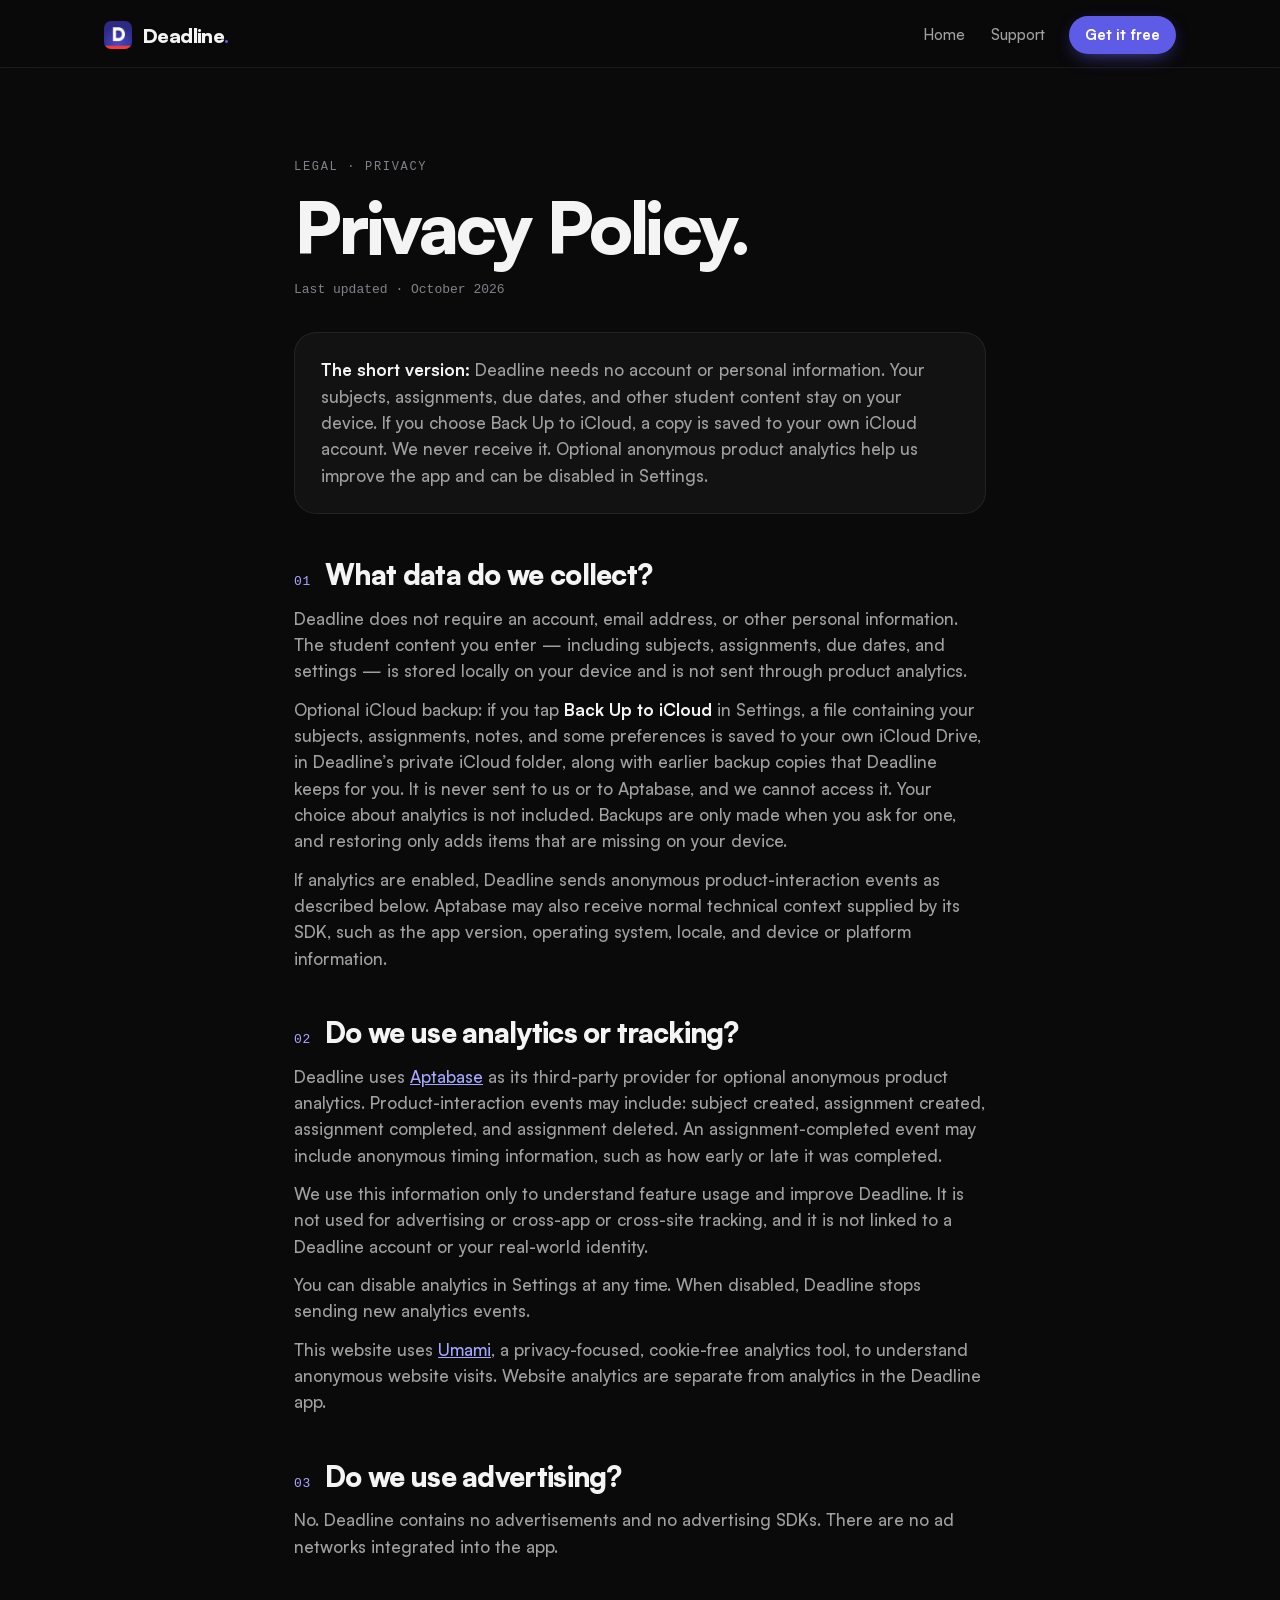
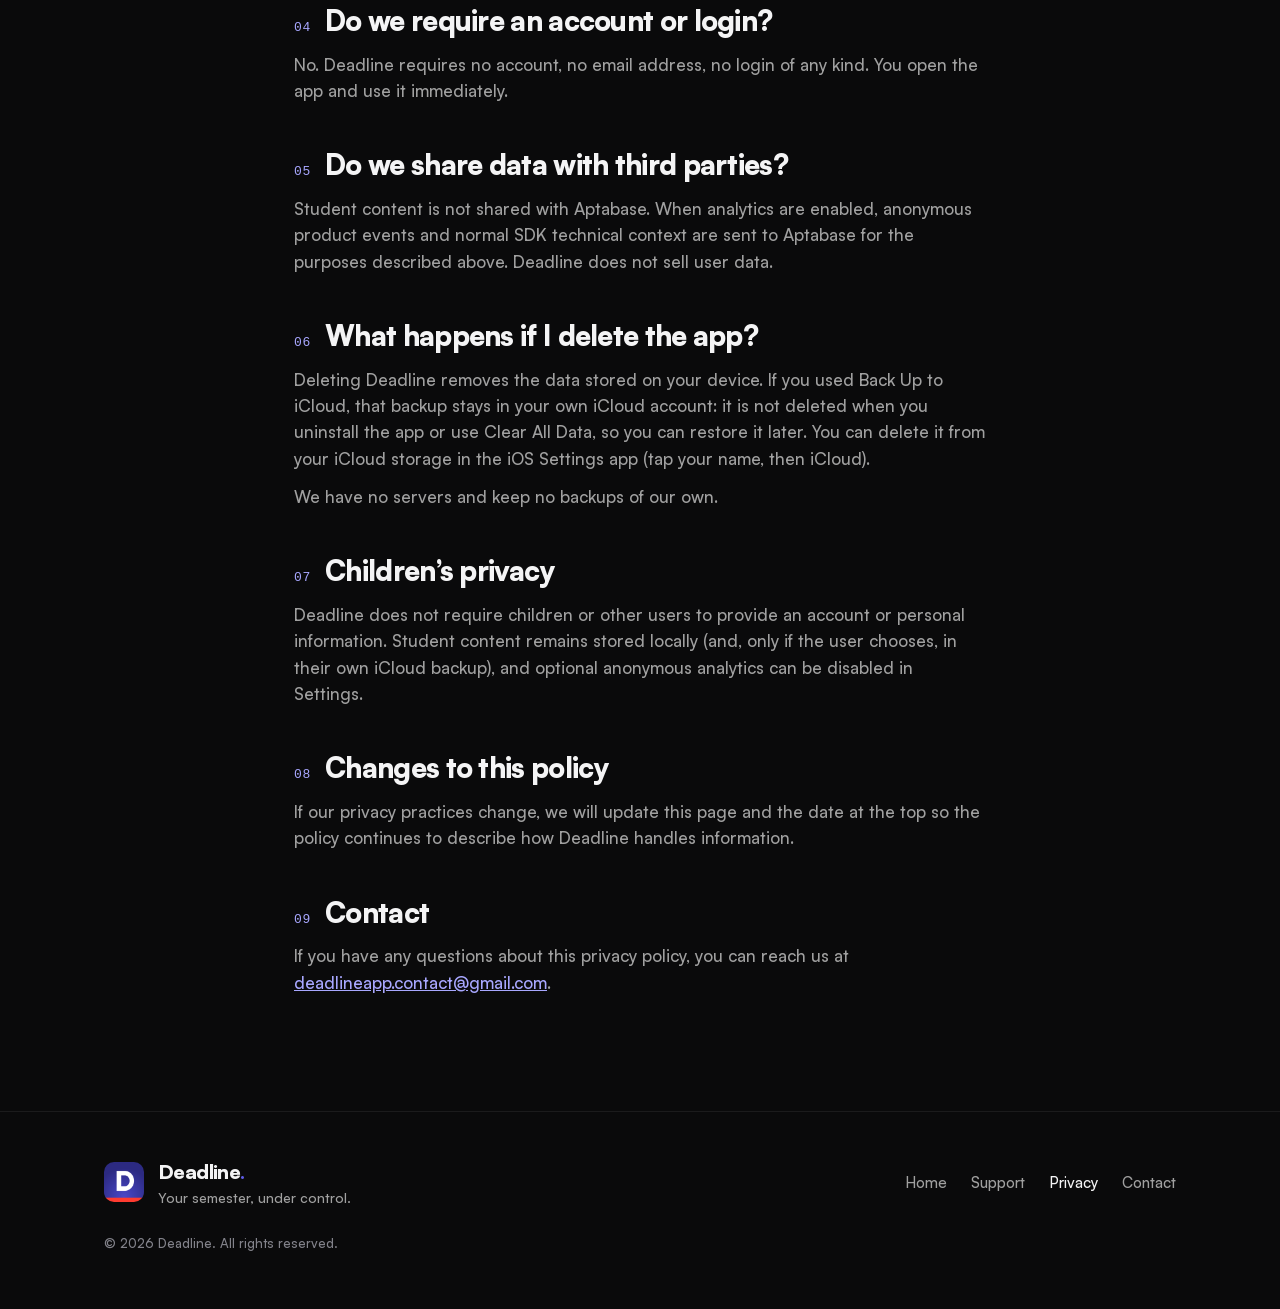
==== commit df51b3ee: "docs(website): update privacy and support for iCloud backups Deadline 1.8.0 adds optional manual iCl" ====
--- a/privacy.html
+++ b/privacy.html
@@ -33,13 +33,14 @@
 <main id="main" class="doc wrap">
   <p class="eyebrow">Legal · Privacy</p>
   <h1>Privacy Policy.</h1>
-  <p class="doc-date">Last updated · September 2026</p>
+  <p class="doc-date">Last updated · October 2026</p>
 
-  <p class="doc-short"><strong>The short version:</strong> Deadline needs no account or personal information. Your subjects, assignments, due dates, and other student content stay on your device. Optional anonymous product analytics help us improve the app and can be disabled in Settings.</p>
+  <p class="doc-short"><strong>The short version:</strong> Deadline needs no account or personal information. Your subjects, assignments, due dates, and other student content stay on your device. If you choose Back Up to iCloud, a copy is saved to your own iCloud account. We never receive it. Optional anonymous product analytics help us improve the app and can be disabled in Settings.</p>
 
   <section>
     <h2><span>01</span>What data do we collect?</h2>
     <p>Deadline does not require an account, email address, or other personal information. The student content you enter — including subjects, assignments, due dates, and settings — is stored locally on your device and is not sent through product analytics.</p>
+    <p>Optional iCloud backup: if you tap <strong>Back Up to iCloud</strong> in Settings, a file containing your subjects, assignments, notes, and some preferences is saved to your own iCloud Drive, in Deadline’s private iCloud folder, along with earlier backup copies that Deadline keeps for you. It is never sent to us or to Aptabase, and we cannot access it. Your choice about analytics is not included. Backups are only made when you ask for one, and restoring only adds items that are missing on your device.</p>
     <p>If analytics are enabled, Deadline sends anonymous product-interaction events as described below. Aptabase may also receive normal technical context supplied by its SDK, such as the app version, operating system, locale, and device or platform information.</p>
   </section>
   <section>
@@ -63,11 +64,12 @@
   </section>
   <section>
     <h2><span>06</span>What happens if I delete the app?</h2>
-    <p>All your data is permanently deleted when you uninstall Deadline. Since everything is stored locally on your device, removing the app removes everything. There are no backups on our end because we have no servers.</p>
+    <p>Deleting Deadline removes the data stored on your device. If you used Back Up to iCloud, that backup stays in your own iCloud account: it is not deleted when you uninstall the app or use Clear All Data, so you can restore it later. You can delete it from your iCloud storage in the iOS Settings app (tap your name, then iCloud).</p>
+    <p>We have no servers and keep no backups of our own.</p>
   </section>
   <section>
     <h2><span>07</span>Children’s privacy</h2>
-    <p>Deadline does not require children or other users to provide an account or personal information. Student content remains stored locally, and optional anonymous analytics can be disabled in Settings.</p>
+    <p>Deadline does not require children or other users to provide an account or personal information. Student content remains stored locally (and, only if the user chooses, in their own iCloud backup), and optional anonymous analytics can be disabled in Settings.</p>
   </section>
   <section>
     <h2><span>08</span>Changes to this policy</h2>
--- a/assets/css/site.css
+++ b/assets/css/site.css
@@ -165,7 +165,7 @@
 }
 .phone img, .phone video { width: 100%; height: auto; border-radius: 12.5cqw; background: var(--screen); }
 .phone-rec { border-radius: 14.5% / 7%; }
-.phone-rec video { aspect-ratio: 600 / 1236; object-fit: cover; }
+.phone-rec video { aspect-ratio: 600 / 1304; object-fit: cover; }
 
 .glow { position: absolute; border-radius: 50%; filter: blur(70px); pointer-events: none; }
 
@@ -214,16 +214,16 @@
 .pivot-big span { color: var(--now); }
 .pivot-small { font-size: clamp(17px, 1.6vw, 20px); color: var(--ink-2); max-width: 46ch; }
 
-/* ── assignment card: components/TaskCard.tsx, in em so it can scale ───── */
+/* ── assignment card: components/TaskCard.tsx (1.7.0), in em so it can scale ─
+   Flat card, no rail or glow; countdown on the right with the due date under it. */
 .tc {
   --uc: var(--calm);
   font-size: 16px; line-height: 1.22; border-radius: 1.25em; position: relative;
-  box-shadow: 0 2px 4px #191919, 0 8px 12px -6px color-mix(in srgb, var(--sc) 45%, transparent);
 }
 .tc-in {
   display: flex; align-items: center; position: relative; overflow: hidden;
   padding: 1em; border-radius: 1.25em;
-  border: 1px solid transparent; border-left-width: 4px;
+  border: 1px solid transparent;
   background: #1B1B1C;
   transition: background-color .2s, border-color .2s, opacity .3s;
 }
@@ -235,11 +235,13 @@
 }
 .tc-box svg { width: .875em; height: .875em; color: #fff; opacity: 0; transition: opacity .2s; }
 .tc-info { flex: 1; min-width: 0; }
-.tc-t { font-size: 1em; font-weight: 800; color: #fff; margin-bottom: .25em; white-space: nowrap; overflow: hidden; text-overflow: ellipsis; letter-spacing: -.005em; }
-.tc-d { font-size: .75em; font-weight: 750; color: #A0A0A0; white-space: nowrap; overflow: hidden; text-overflow: ellipsis; }
-.tc-u { margin-left: auto; padding-left: 12px; font-size: .75em; font-weight: 800; letter-spacing: .5px; color: var(--uc); white-space: nowrap; font-variant-numeric: tabular-nums; }
-/* The shipping card’s bar sits 12pt in on the left and stops short on the right. */
-.tc-bar { position: absolute; left: .75em; right: 1.9em; bottom: 0; height: 3px; background: var(--uc); }
+.tc-t { font-size: 1em; font-weight: 800; color: #fff; white-space: nowrap; overflow: hidden; text-overflow: ellipsis; letter-spacing: -.005em; }
+/* countdownColumn: min 88pt, right-aligned; 17pt bold tabular countdown, 12pt #888 date under it */
+.tc-col { flex: none; min-width: 5.5em; margin-left: .75em; display: grid; justify-items: end; }
+.tc-u { font-size: 1.0625em; font-weight: 750; letter-spacing: .5px; color: var(--uc); white-space: nowrap; font-variant-numeric: tabular-nums; }
+.tc-d { font-size: .75em; font-weight: 600; color: #888; margin-top: 2px; white-space: nowrap; font-variant-numeric: tabular-nums; }
+/* The urgency bar: 3pt, inset 12pt from each side, along the bottom edge. */
+.tc-bar { position: absolute; left: .75em; right: .75em; bottom: 0; height: 3px; background: var(--uc); }
 .tc.live .tc-bar { animation: pulse 1.6s ease-in-out infinite; }
 @keyframes pulse { 0%, 100% { opacity: 1; } 50% { opacity: .3; } }
 
@@ -248,8 +250,9 @@
 .tc.completing .tc-box { background: var(--sc); border-color: var(--sc); animation: pop .42s cubic-bezier(.3, 1.8, .5, 1); }
 .tc.completing .tc-box svg { opacity: 1; }
 .tc.completing .tc-u, .tc.completing .tc-bar, .tc.done .tc-u, .tc.done .tc-bar { visibility: hidden; }
+.tc.done .tc-u { display: none; }
 @keyframes pop { 40% { transform: scale(1.2); } }
-.tc.done .tc-in { opacity: .5; background: #151516; border-color: color-mix(in srgb, var(--sc) 12%, transparent); border-left-color: color-mix(in srgb, var(--sc) 50%, transparent); }
+.tc.done .tc-in { opacity: .5; background: #151516; }
 .tc.done .tc-box { background: rgba(255,255,255,.1); border-color: transparent; }
 .tc.done .tc-box svg { opacity: .4; }
 .tc.done .tc-t { text-decoration: line-through; color: #888; }
@@ -413,8 +416,7 @@
 
 .extras { display: grid; grid-template-columns: repeat(2, minmax(0, 1fr)); gap: clamp(20px, 3vw, 32px); margin-top: clamp(56px, 7vw, 96px); }
 .extra { margin: 0; display: grid; grid-template-rows: auto 1fr; border-radius: 28px; overflow: hidden; background: var(--screen); border: 1px solid var(--hair); padding: clamp(16px, 3vw, 32px) clamp(16px, 3vw, 32px) 0; }
-.extra img { width: min(100%, 380px); height: auto; margin: 0 auto; aspect-ratio: 610 / 760; object-fit: cover; object-position: center top; border-radius: 22px; }
-.extra .crop-recurring { object-position: center 88%; }
+.extra img, .extra video { width: min(100%, 380px); height: auto; margin: 0 auto; aspect-ratio: 610 / 760; object-fit: cover; object-position: center top; border-radius: 22px; background: var(--screen); }
 .extra figcaption { padding: 22px 8px 26px; color: var(--ink-2); font-size: 16px; }
 .extra figcaption b { color: var(--ink); display: block; font-size: 18px; margin-bottom: 4px; }
 @media (max-width: 720px) { .extras { grid-template-columns: 1fr; } }
